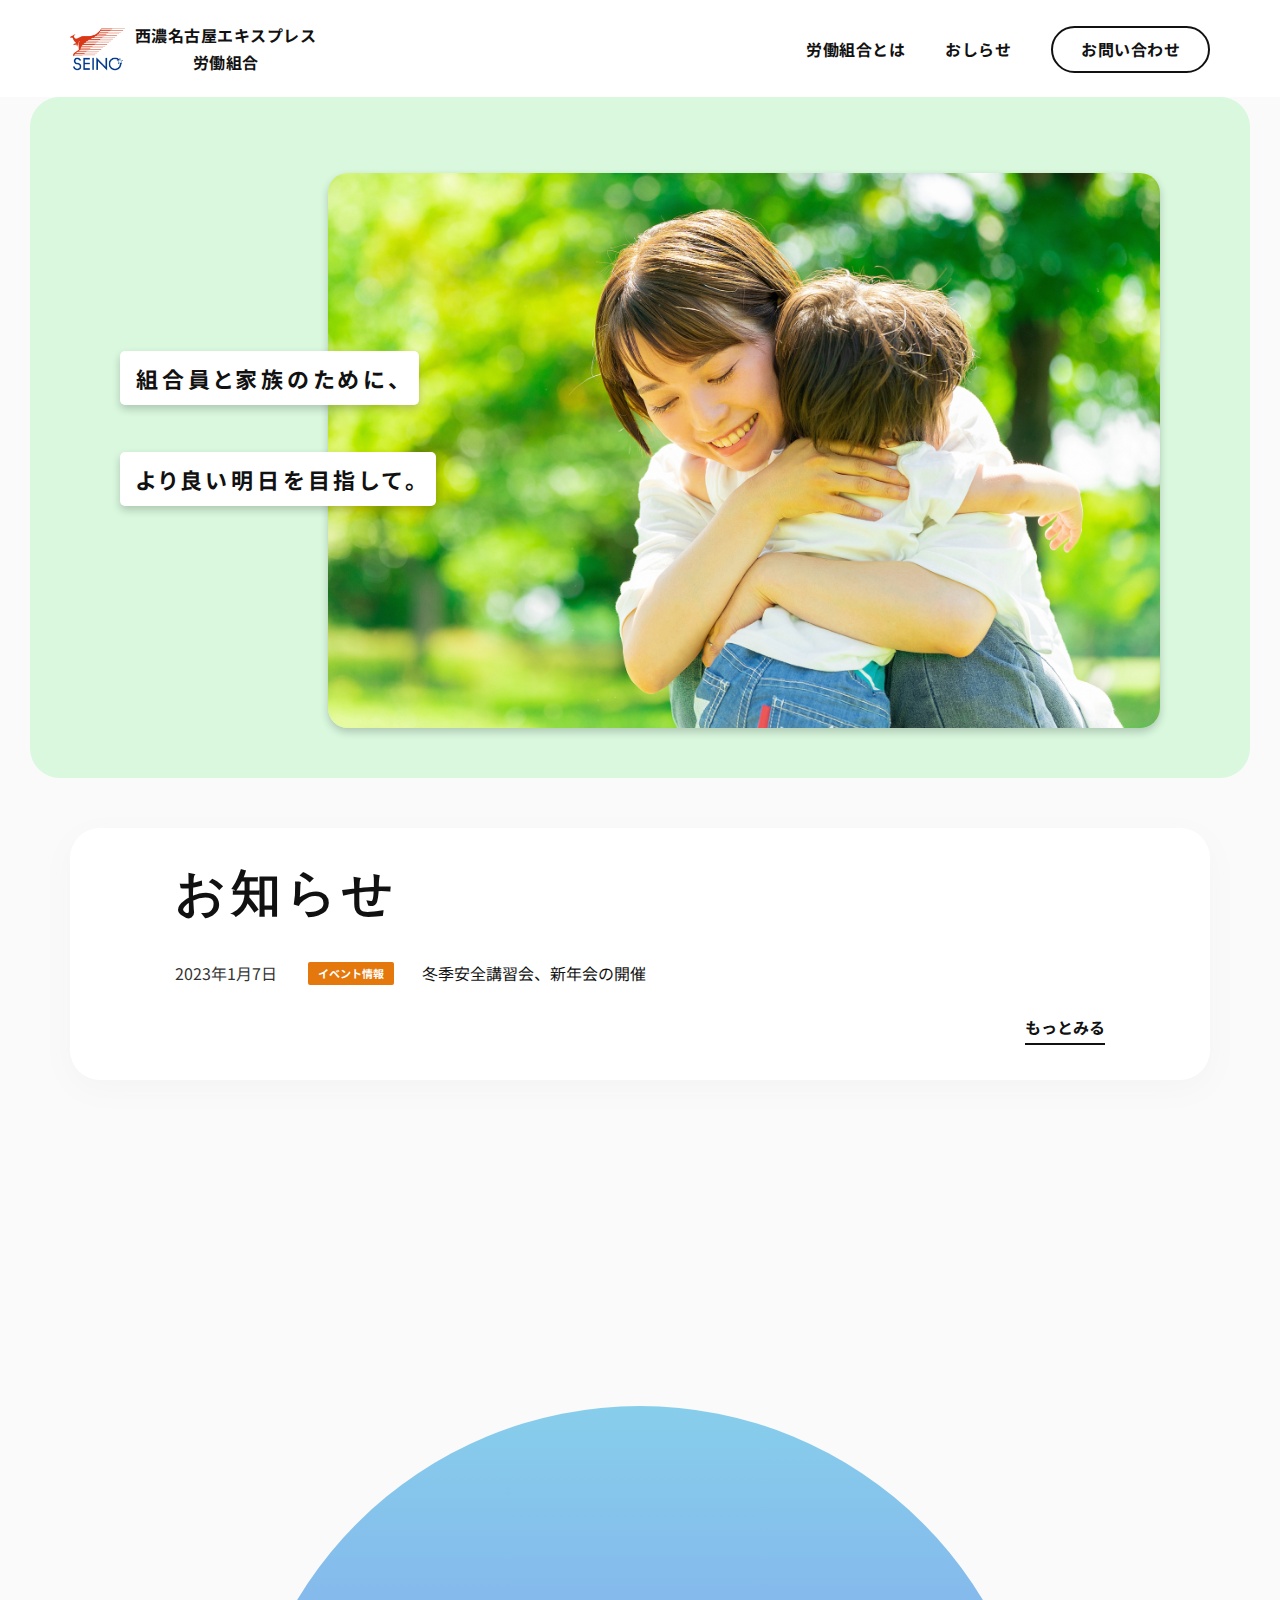
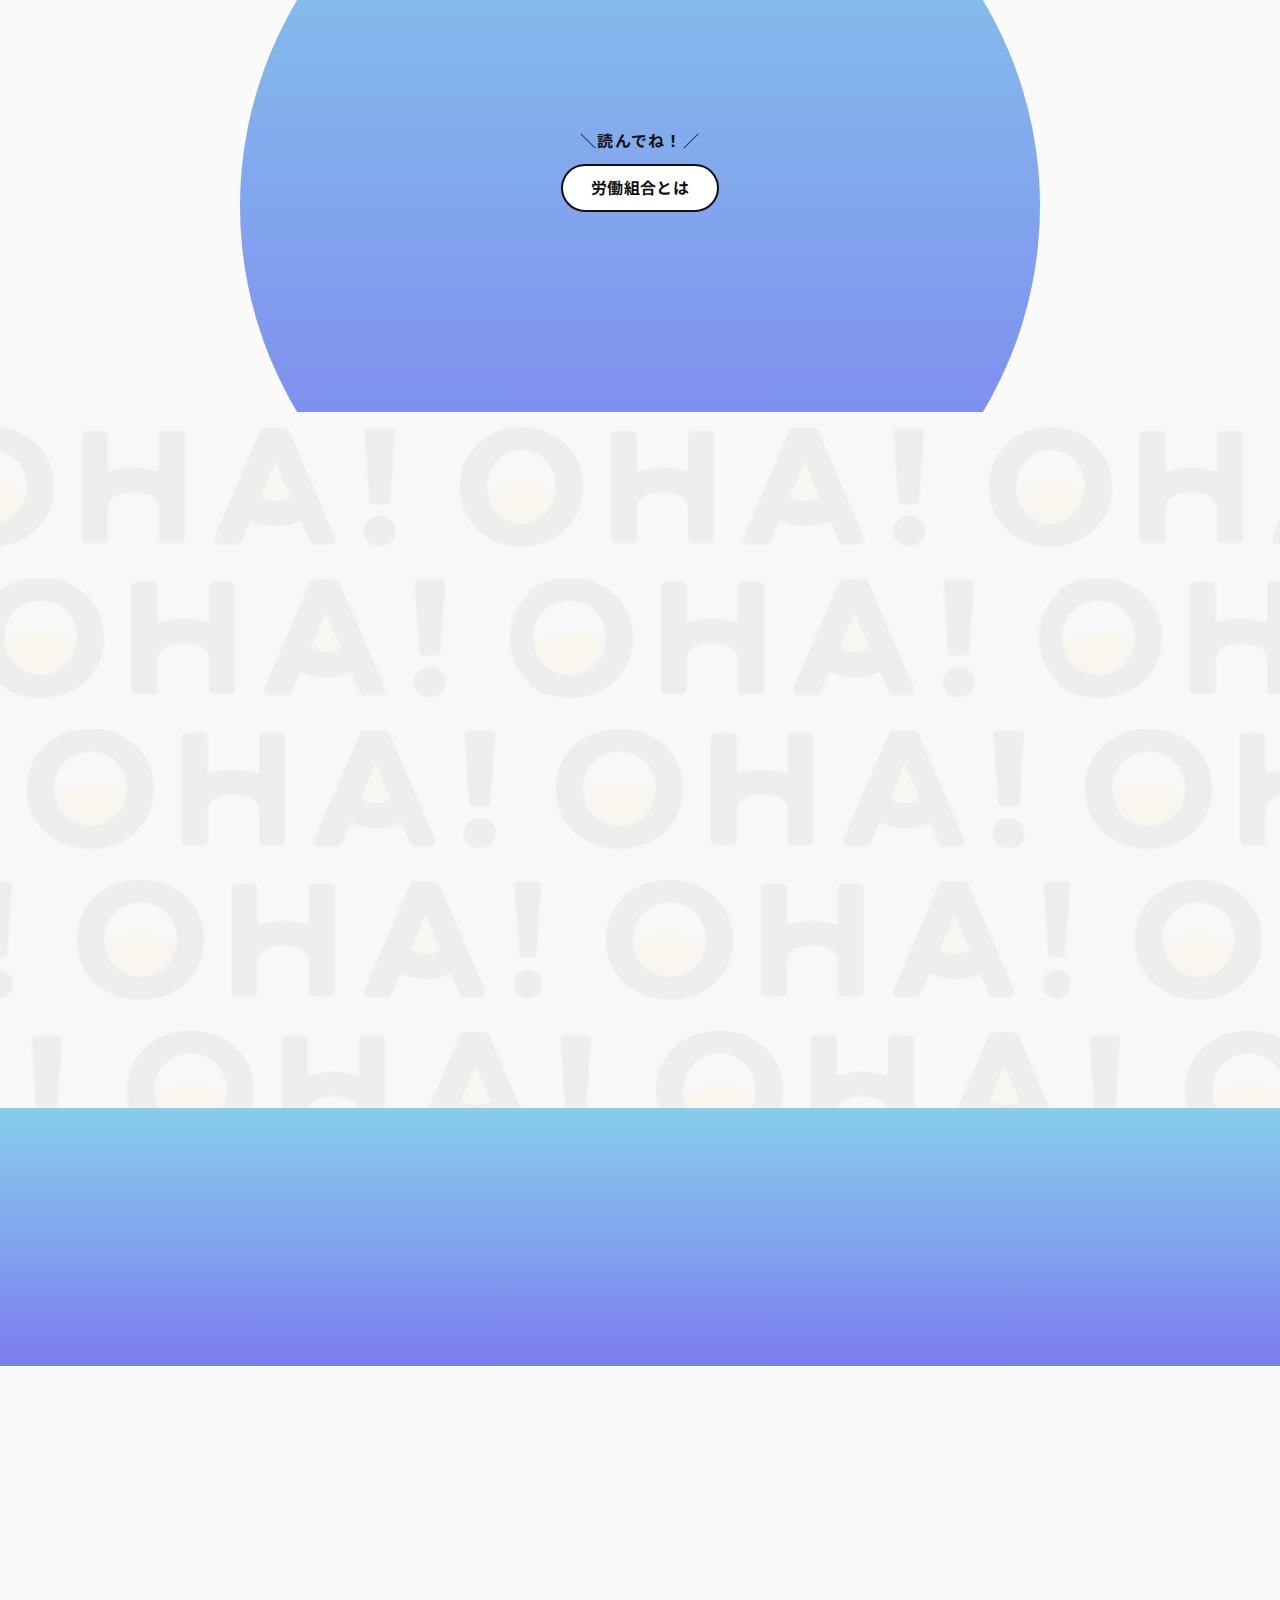
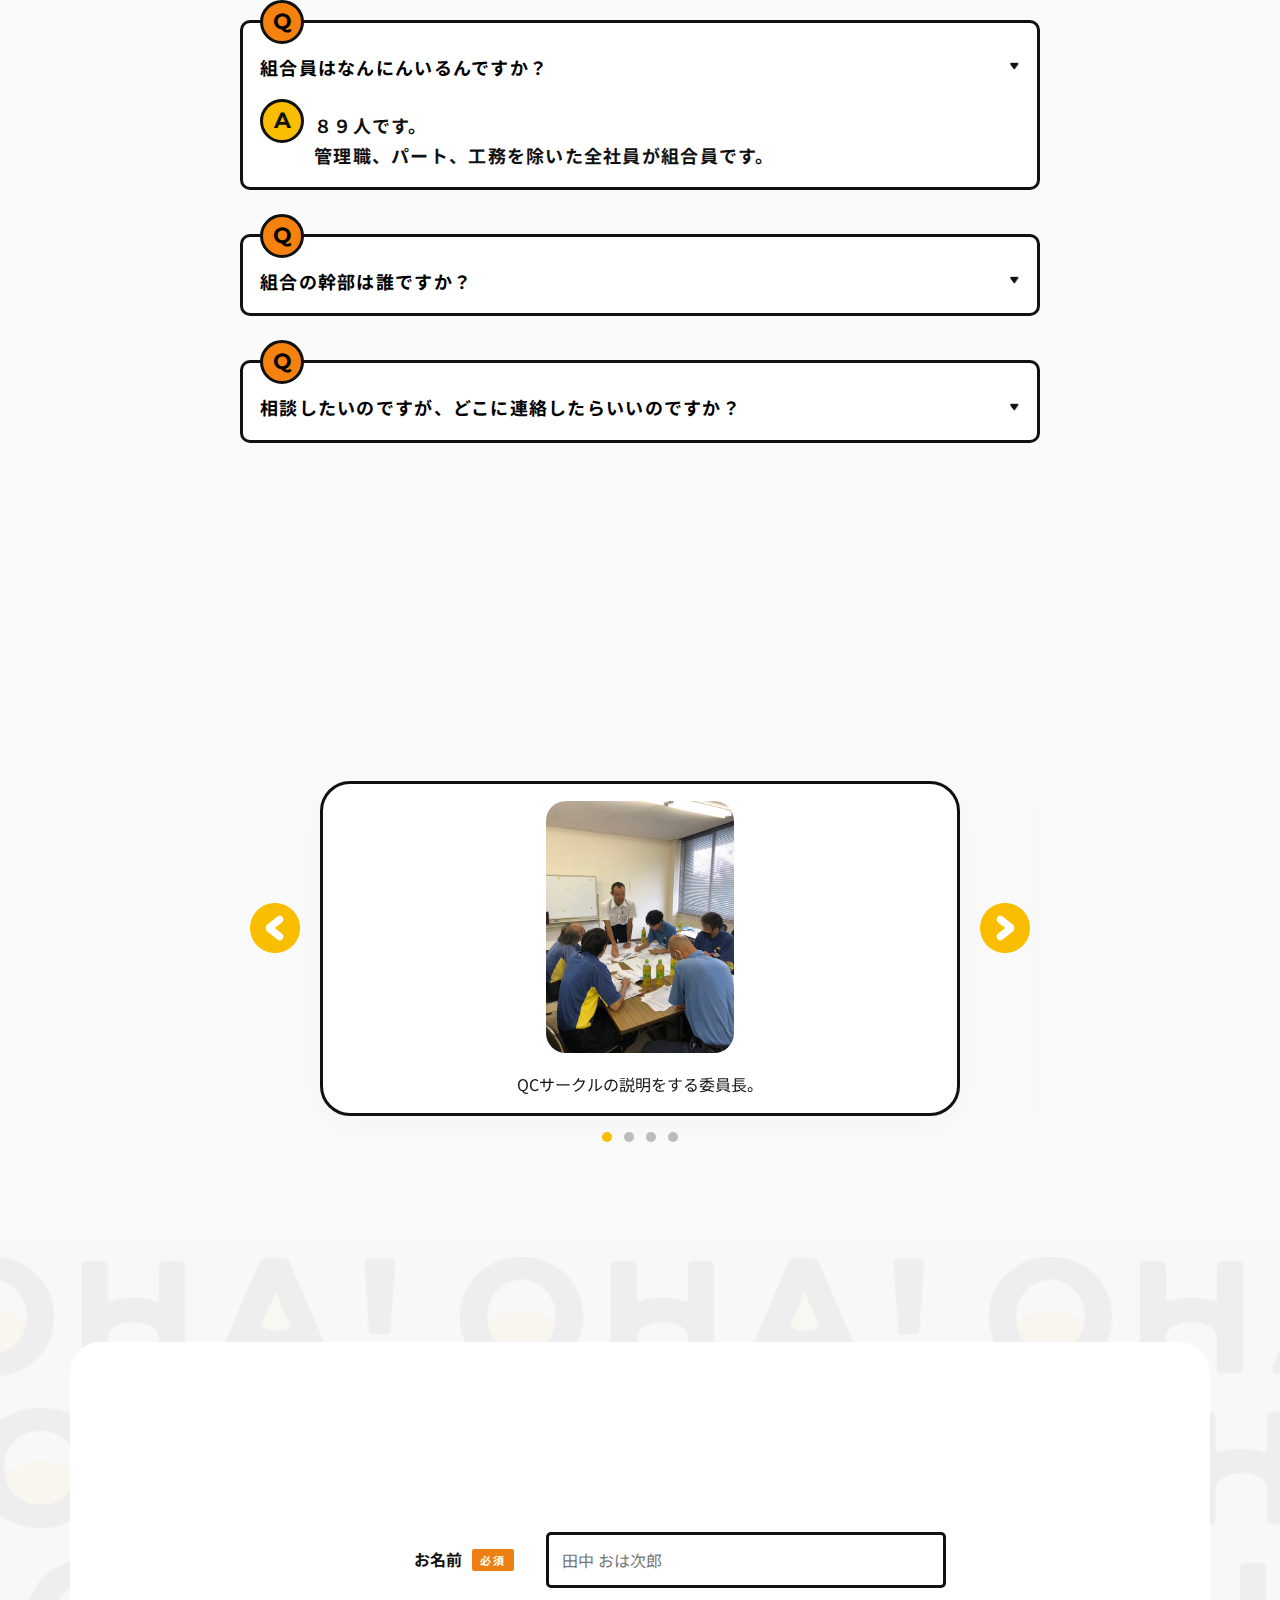
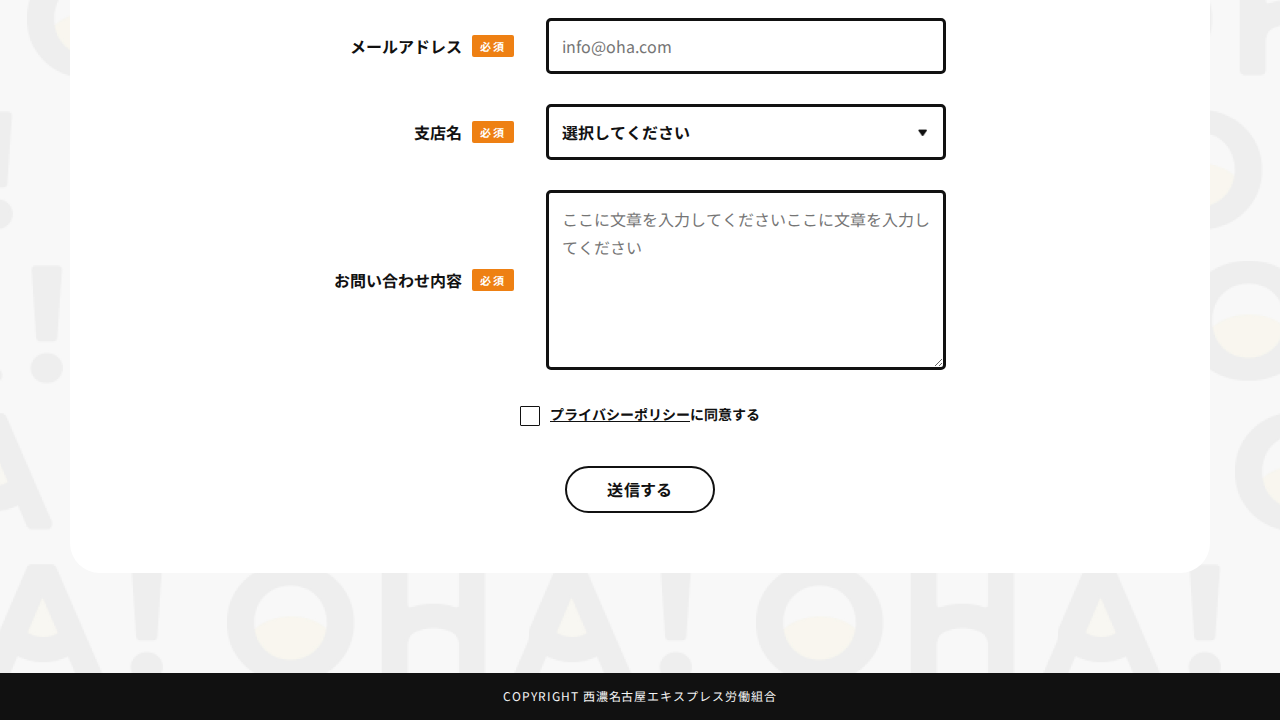
==== index.html @ dbf33feb "union commit" ====
<!DOCTYPE html>
<html lang="ja">
<head>
    <meta charset="UTF-8">
    <meta name="viewport" content="width=device-width, initial-scale=1.0">
    <meta name="robots" content="noindex" />
    <link rel="shortcut icon" href="./img/logo.jpg" type="image/x-icon">
    <title>西濃名古屋エキスプレス労働組合</title>
    <link rel="preconnect" href="https://fonts.googleapis.com">
    <link rel="preconnect" href="https://fonts.gstatic.com" crossorigin>
    <link href="https://fonts.googleapis.com/css2?family=Noto+Sans+JP:wght@400;700&display=swap" rel="stylesheet">
    <link href="https://fonts.googleapis.com/css2?family=Montserrat:wght@400;600;700&display=swap" rel="stylesheet">
    <link rel="stylesheet" href="./css/lib/swiper-bundle.min.css">
    <link rel="stylesheet" href="./css/reset.css">
    <link rel="stylesheet" href="./css/style.css">
</head>
<body>
    <header class="header">
        <div class="header__inner">
            <h1 class="header__logo">
                <a href="#">
                    <span>西濃名古屋エキスプレス<br>労働組合</span>
                </a>
            </h1>
            <nav class="header__nav">
                <a href="#about" class="header__link">労働組合とは</a>
                <a href="#news" class="header__link">おしらせ</a>
                <a href="#contact" class="header__button button">お問い合わせ</a>
            </nav>
            <button id="js-drawer-icon" class="header__open drawer-icon">
                <span class="drawer-icon__bar"></span>
                <span class="drawer-icon__bar"></span>
                <span class="drawer-icon__bar"></span>
            </button>
        </div>
    </header>
    <!-- /.header -->

    <div id="js-drawer-content" class="drawer-content">
        <nav class="drawer-content__menu">
            <a href="#about" class="drawer-content__link">労働組合とは</a>
            <a href="#news" class="drawer-content__link">おしらせ</a>
            <div class="drawer-content__button">
                <a href="#contact" class="button">お問い合わせ</a>
            </div>
        </nav>
    </div>
    <!-- /.drawer-content -->

    <div class="mv">
        <div class="mv__inner">
            <div class="mv__content">
                <div class="mv__content-img js-in-view fade-in">
                    <img  src="./img/mv-img.jpg" alt="">
                </div>
                <div class="mv__contant-text">
                    <p class="mv__lead">
                        <span class="mv__lead1 js-in-view fade-in">組合員と家族のために、</span>
                        <span class="mv__lead2 js-in-view fade-in">より良い明日を目指して。</span>
                    </p>
                    <!-- <p class="mv__description">こちらは<br>組合員専用の<br>ホームページです。</p> -->
                    <!-- <div class="mv__button">
                        <a href="#contact" class="button button--type2">アプリダウンロード</a>
                    </div> -->
                </div> 
            </div>
            <!-- <div class="mv__image"><img src="./img/mv-img.jpg" alt=""></div> -->
        </div>
    </div>
    <!-- /.mv -->
     <section id="news" class="news">
        <div class="news__inner inner">
            <div class="news__card">
                <h2 class="news__title js-in-view fade-in-up">お知らせ</h2>
                <div class="news__lists">
                    <a href="" class="news__list news-link">
                        <div class="news__link__meta">
                            <time class="news__link__data" datetime="2023-1-7">2023年1月7日</time>
                            <div class="news__link__label is-news">イベント情報</div>
                        </div>
                        <h3 class="news__link__title">冬季安全講習会、新年会の開催</h3>
                    </a>
                    <!-- <a href="" class="news__list news-link">
                        <div class="news__link__meta">
                            <time class="news__link__data" datetime="2022-12-10"></time>
                            <div class="news__link__label is-column">コラム</div>
                        </div>
                        <h3 class="news__link__title">あの芸能人にも使っていただいていることが判明しました！もう嬉しすぎて頭が真っ白になってしまいましたが、続きは本文にて！</h3>
                    </a>
                    <a href="" class="news__list news-link">
                        <div class="news__link__meta">
                            <time class="news__link__data " datetime="2022-09-01">2022年9月1日</time>
                            <div class="news__link__label is-event">イベント情報</div>
                        </div>
                        <h3 class="news__link__title">幕張メッセにて体験会を実施します！</h3>
                    </a> -->
                </div>
                <div class="news__link"><a href="">もっとみる</a></div>
            </div>
        </div>
     </section>
     <!-- /.news -->
     <div id="about" class="about">
        <div class="about__inner">
            <div class="about__title js-in-view fade-in-up">
                <div class="heading">
                    <h2 class="heading--en">労働組合とは</h2>
                </div>
            </div>
            <div class="about__content">
                <div class="about__image  js-in-view fade-in-left"><img src="./img/logo.jpg" alt=""></div>
                <p class="about__text"></p>
                <div class="about__pop">＼読んでね！／</div>
                <div class="about__button"><button class="button js-modal-open">労働組合とは</button></div>
            </div>
        </div>
     </div>

     <dialog id="js-about-modal" class="about-modal">
        <div class="about-modal__head">
            <button class="about-modal__close-icon js-modal-close">
                <img src="./img/close-icon.png" alt="モーダルを閉じる">
            </button>
        </div>
        <div class="about-modal__body">
            <div class="modal__title">西濃名古屋エキスプレス<br>労働組合とは</div>
            <p class="modal__text">「会社の労働組合って結局、何をしているの？」と思うことはありませんか？ 労働組合は、実は私たちの職場生活に深く関わっています。では、具体的に何をしているのでしょうか。</p>
            <p class="modal__text">労働組合の主な役割は、働く人々の権利と福祉を守ることです。これには、適切な給与、安全な労働環境、公正な労働条件の確保が含まれます。労働組合は、従業員と雇用主の間の橋渡し役として機能し、より良い労働環境を築く事を目指しています。</p>
            <p>では、実際にはどのような活動をしているのでしょうか？</p>
            <p><span>1.労使懇談会</span>年に4回開催し、会社の経営陣と直接対話します。この懇談会では、給与や労働条件の交渉、各支店が直面する問題や改善策の議論を行い、会社の方針と労働環境の向上を目指します。これは、社内で最も重要な会議の一つです。</p>
            <p><span>2.定期大会、年次大会</span>年に一度開催され、組合の成果を振り返り、今後の目標を設定する場です。ここでは、分会員が一堂に会し、組合の方針や活動計画について議論します。また、組合運営の透明性を確保するために、財務報告や運営報告も行われます。組合員の意見や提案が直接反映されるため、組合の方針決定における民主的なプロセスが実現されます。</p>
            <p><span>3.夏季、冬季安全講習会</span>夏と冬に、労使共催の安全教育プログラムを開催しています。夏季には、特に事故を起こした従業員と新入社員を対象に、安全教育を実施しています。<br>一方、冬季には、外部の専門講師を招き、全社員を対象に安全意識の向上を図っています。</p>
            <p>他にも、各支店の問題点や現状を把握するために、定期的に支店訪問を行っています。さらに、社内フットサルチームを結成し、年に1回開催される西濃運輸労働組合主催の大会にも積極的に参加しています。</p>
        </div>
        <div class="about-modal__close-button">
            <button class="button js-modal-close">閉じる</button>
        </div>
     </dialog>

     <!-- /.about -->
     <section class="movie">
        <div class="movie__inner">
            <div class="heading js-in-view fade-in-up">
                <h2 class="heading--en">MOVIE</h2>
                <div class="heading--ja">動画でわかる労働組合！</div>
            </div>
            <div class="movie__iframe">
                <iframe width="560" height="315" src="https://www.youtube.com/embed/pipGyPknvOw?si=LO0DWLx9_Tufp3Z-" title="YouTube video player" frameborder="0" allow="accelerometer; autoplay; clipboard-write; encrypted-media; gyroscope; picture-in-picture; web-share" allowfullscreen></iframe>
            </div>
        </div>
     </section>
     <!-- /.movie -->
     
     <div class="cta">
        <div class="cta__inner inner">
            <div class="cta__img js-in-view fade-in">
                <img src="./img/logo.jpg" alt="">
            </div>
        </div>
     </div>
     <!-- /.cta -->

     <section class="qa">
        <div class="qa__inner inner">
            <div class="qa__title js-in-view fade-in-up">
                <div class="heading">
                    <div class="heading--en">Q&A</div>
                    <div class="heading--ja">よくあるご質問</div>
                </div>
            </div>
            <div class="qa__boxes">
                <div class="qa__box qa-box js-accordion">
                    <button type="button" class="qa-box__head">
                        <span class="qa-box__head-icon">Q</span>
                        <span class="qa-box__head-text">組合員はなんにんいるんですか？</span>
                    </button>
                    <div class="qa-box__body" style="display: block">
                        <div class="qa-box__a">
                            <span class="qa-box__a-icon">A</span>
                            <span class="qa-box__a-text">８９人です。<br>管理職、パート、工務を除いた全社員が組合員です。</span>
                        </div>
                    </div>
                </div>
                <div class="qa__box qa-box js-accordion">
                    <button type="button" class="qa-box__head">
                        <span class="qa-box__head-icon">Q</span>
                        <span class="qa-box__head-text">組合の幹部は誰ですか？</span>
                    </button>
                    <div class="qa-box__body">
                        <div class="qa-box__a">
                            <span class="qa-box__a-icon">A</span>
                            <span class="qa-box__a-text">組合幹部は委員長、書記長、会計、執行委員の４名で活動しております。<br>委員長：豊橋支店所属<br>田村　巌<br>書記長：知多支店所属<br>冨田　和雅<br>会計：一宮支店所属<br>西脇　徹<br>執行委員：大曽根支店所属<br>河合　浩司</span>
                        </div>
                    </div>
                </div>
                <div class="qa__box qa-box js-accordion">
                    <button type="button" class="qa-box__head">
                        <span class="qa-box__head-icon">Q</span>
                        <span class="qa-box__head-text">相談したいのですが、どこに連絡したらいいのですか？</span>
                    </button>
                    <div class="qa-box__body">
                        <div class="qa-box__a">
                            <span class="qa-box__a-icon">A </span>
                            <span class="qa-box__a-text">お問い合わせフォームより必要事項を記載して相談内容の記入をして送信して頂ければ、後日執行委員から連絡しますので詳しい詳細をお聞かせください。</span>
                        </div>
                    </div>
                </div>
            </div>
        </div>
     </section>
     <!-- /.qa -->

     <section class="gallery">
        <div class="gallery__inner inner">
            <div class="gallery__title js-in-view fade-in-up">
                <div class="heading">
                    <div class="heading--en">GALLERY</div>
                    <div class="heading--ja">ギャラリー</div>
                </div>
            </div>
            <div class="gallery__slider">
                <!-- Slider main container -->
                <div id="js-gallery-swiper" class="swiper gallery__swiper">
                    <!-- Additional required wrapper -->
                    <div class="swiper-wrapper">
                    <!-- Slides -->
                    <div class="swiper-slide gallery__slide">
                        <div class="gallery-card">
                            <div class="gallery-card__image"><img src="./img/令和5年夏季安全講習会ー1.jpg" alt=""></div>
                            <p class="gallery-card__text">QCサークルの説明をする委員長。</p>
                        </div>
                    </div>
                    <div class="swiper-slide gallery__slide">
                        <div class="gallery-card">
                            <div class="gallery-card__image"><img src="./img/令和5年夏季安全講習会ー2.jpg" alt=""></div>
                            <p class="gallery-card__text">真剣に取り組む様子。</p>
                        </div>
                    </div>
                    <div class="swiper-slide gallery__slide">
                        <div class="gallery-card">
                            <div class="gallery-card__image"><img src="./img/令和5年夏季安全講習会ー3.jpg" alt=""></div>
                            <p class="gallery-card__text">カメラ目線の近藤君。</p>
                        </div>
                    </div>
                    <div class="swiper-slide gallery__slide">
                        <div class="gallery-card">
                            <div class="gallery-card__image"><img src="./img/令和5年夏季安全講習会ー4.jpg" alt=""></div>
                            <p class="gallery-card__text">QCサークルの発表の様子。</p>
                        </div>
                    </div>
                    </div>
                    <!-- If we need pagination -->
                    <div id="js-gallery-pagination" class="swiper-pagination gallery__pagination"></div>
                
                    <!-- If we need navigation buttons -->
                    <div id="js-gallery-prev" class="swiper-button-prev gallery__prev"></div>
                    <div id="js-gallery-next" class="swiper-button-next gallery__next"></div>
                </div>
            </div>
        </div>
     </section>
     <!-- /.gallery -->

     <section id="contact" class="contact">
        <div class="contact__inner inner">
            <div class="contact__box">
                <div class="contact__title js-in-view fade-in-up">
                    <div class="heading">
                        <div class="heading--en">CONTACT</div>
                        <div class="heading--ja">お問い合わせ</div>
                    </div>
                </div>
                <form class="contact__form">
                    <div class="contact__fields">
                        <div class="contact__field">
                            <div class="form-field">
                                <div class="form-field__head">
                                    <label for="your-name" class="form-field__label">お名前</label>
                                    <span class="form-field__tag">必須</span>
                                </div>
                                <div class="form-field__item">
                                    <input class="form-text" type="text" name="" id="your-name" placeholder="田中 おは次郎">
                                </div>
                            </div>
                        </div>
                        <div class="contact__field">
                            <div class="form-field">
                                <div class="form-field__head">
                                    <label for="your-email" class="form-field__label">メールアドレス</label>
                                    <span class="form-field__tag">必須</span>
                                </div>
                                <div class="form-field__item">
                                    <input class="form-text" type="email" name="" id="your-email" placeholder="info@oha.com">
                                </div>
                            </div>
                        </div>
                        
                        <div class="contact__field">
                            <div class="form-field">
                                <div class="form-field__head">
                                    <label for="your-age" class="form-field__label">支店名</label>
                                    <span class="form-field__tag ">必須</span>
                                </div>
                                <div class="form-field__item">
                                    <select name="" id="your-age" class="form-select">
                                        <option value="">選択してください</option>
                                        <option value="">静岡</option>
                                        <option value="">沼津</option>
                                        <option value="">富士</option>
                                        <option value="">藤枝</option>
                                        <option value="">浜松</option>
                                        <option value="">豊橋</option>
                                        <option value="">豊川</option>
                                        <option value="">岡崎</option>
                                        <option value="">静岡</option>
                                        <option value="">沼津</option>
                                        <option value="">富士</option>
                                        <option value="">藤枝</option>
                                        <option value="">浜松</option>
                                        <option value="">豊橋</option>
                                        <option value="">豊川</option>
                                        <option value="">岡崎</option>
                                    </select>
                                </div>
                            </div>
                        </div>
                        <div class="contact__field">
                            <div class="form-field">
                                <div class="form-field__head">
                                    <label for="your-message" class="form-field__label">お問い合わせ内容</label>
                                    <span class="form-field__tag">必須</span>
                                </div>
                                <div class="form-field__item">
                                    <textarea name="" id="your-message" class="form-textarea" placeholder="ここに文章を入力してくださいここに文章を入力してください" cols="30" rows="10"></textarea>
                                </div>
                            </div>
                        </div>
                    </div>
                    <div class="contact__privacy">
                        <label class="form-checkbox">
                            <input
                            class="form-checkbox__input"
                            type="checkbox"
                            name=""
                            id=""
                            />
                            <span class="form-checkbox__text"><a href="" target="_blank">プライバシーポリシー</a>に同意する</span>
                        </label>
                    </div>
                    <div class="contact__button">
                        <!-- <input type="submit" value="送信する" class="button"> -->
                        <button type="submit" class="button">送信する</button>
                    </div>
                </form>
            </div>
        </div>
     </section>
     <!-- /.contact -->
     <footer class="footer">
        <div class="footer__inner inner">
            <small class="footer__copyright">
                COPYRIGHT 西濃名古屋エキスプレス労働組合
            </small>
        </div>
     </footer>
     <!-- /.footer -->

     <a href="#" class="pagetop" id="js-pagetop">TOPへ<img src="./img/logo.jpg" alt=""></a>

    <script src="./js/lib/swiper-bundle.js"></script>
    <script src="https://ajax.googleapis.com/ajax/libs/jquery/3.7.1/jquery.min.js"></script>
    <script src="./js/script.js"></script>
</body>
</html>
---- css/style.css ----
body {
  font-size: 16px;
  line-height: 1.7;
  color: #111;
  background: #FAFAFA;
  font-family: "Noto Sans JP", sans-serif;
}

@media screen and (min-width: 768px) {
  .hidden-pc {
    display: none;
  }
}

@media screen and (max-width: 767px) {
  .hidden-sp {
    display: none;
  }
}

.inline-block {
  font: inherit;
  display: inline-block;
}

.inner {
  padding-left: 15px;
  padding-right: 15px;
}
@media screen and (min-width: 768px) {
  .inner {
    padding-left: 30px;
    padding-right: 30px;
    max-width: 1200px;
    margin-left: auto;
    margin-right: auto;
  }
}

.heading {
  text-align: center;
  font-family: "Montserrat", sans-serif;
}

.heading--en {
  font-size: 38px;
  font-weight: 700;
  line-height: 1;
  letter-spacing: 3.8px;
}
@media screen and (min-width: 768px) {
  .heading--en {
    font-size: 50px;
    letter-spacing: 5px;
  }
}

.heading--ja {
  margin-top: 14px;
  font-size: 14px;
  line-height: 1;
  letter-spacing: 1.12px;
}
@media screen and (min-width: 768px) {
  .heading--ja {
    font-size: 16px;
    letter-spacing: 1.28px;
  }
}

.button {
  font-weight: 700;
  letter-spacing: 0.48px;
  padding: 8px 28px;
  border-radius: 60px;
  border: 2px solid currentColor;
  background: #FFF;
  font-size: 16px;
  line-height: 1.7;
  color: #111;
  text-align: center;
  display: inline-block;
  -webkit-transition: background-color 0.3s;
  transition: background-color 0.3s;
}
.button:hover {
  background-color: #FABE00;
}
.button--type2 {
  background-color: #111;
  color: #fff;
  -webkit-transition: background-color 0.3s, color 0.3s;
  transition: background-color 0.3s, color 0.3s;
}
.button--type2:hover {
  background-color: #fff;
  color: #111;
}

.header {
  background: #FFF;
}

.header__inner {
  display: -webkit-box;
  display: -ms-flexbox;
  display: flex;
  -webkit-box-pack: justify;
      -ms-flex-pack: justify;
          justify-content: space-between;
  -webkit-box-align: center;
      -ms-flex-align: center;
          align-items: center;
  padding: 22px 15px;
}
@media screen and (min-width: 768px) {
  .header__inner {
    padding-left: 30px;
    padding-right: 30px;
    max-width: 1200px;
    margin-left: auto;
    margin-right: auto;
    padding-bottom: 21px;
  }
}

.header__logo a span {
  display: block;
  text-align: center;
  border-radius: 10px;
  padding-left: 65px;
  font-size: 16px;
  font-weight: 700;
  letter-spacing: 0.48px;
  background: #fff;
  position: relative;
}
.header__logo a span::before {
  position: absolute;
  content: "";
  height: 55px;
  width: 55px;
  top: 50%;
  -webkit-transform: translateY(-50%);
          transform: translateY(-50%);
  left: 0;
  background: url(../img/logo.jpg) no-repeat center center/contain;
}

.header__nav {
  display: none;
}
@media screen and (min-width: 768px) {
  .header__nav {
    display: -webkit-box;
    display: -ms-flexbox;
    display: flex;
    -webkit-box-align: center;
        -ms-flex-align: center;
            align-items: center;
    gap: 40px;
  }
}

.header__link {
  font-weight: 700;
  letter-spacing: 0.48px;
  -webkit-transition: color 0.3s;
  transition: color 0.3s;
}
.header__link:hover {
  color: #F5810E;
}

.header__button {
  display: block;
  font-weight: 700;
  letter-spacing: 0.48px;
  border-radius: 60px;
  border: 2px solid #111;
  background: #FFF;
  padding: 8px 28px;
  -webkit-transition: background-color 0.3s, color 0.3s;
  transition: background-color 0.3s, color 0.3s;
}
.header__button:hover {
  background-color: #FABE00;
}

.header__open {
  margin-top: 3px;
}
@media screen and (min-width: 768px) {
  .header__open {
    display: none;
  }
}

.drawer-icon {
  width: 36px;
  height: 21px;
  position: relative;
  z-index: 51;
}
.drawer-icon.is-checked .drawer-icon__bar:nth-of-type(1) {
  -webkit-transform: rotate(30deg);
          transform: rotate(30deg);
  top: 10px;
}
.drawer-icon.is-checked .drawer-icon__bar:nth-of-type(2) {
  display: none;
}
.drawer-icon.is-checked .drawer-icon__bar:nth-of-type(3) {
  -webkit-transform: rotate(-30deg);
          transform: rotate(-30deg);
  top: 10px;
}

.drawer-icon__bar {
  position: absolute;
  left: 0;
  width: 36px;
  height: 3px;
  border-radius: 6px;
  background: #111;
  -webkit-transition: top 0.3s linear, -webkit-transform 0.3s linear;
  transition: top 0.3s linear, -webkit-transform 0.3s linear;
  transition: transform 0.3s linear, top 0.3s linear;
  transition: transform 0.3s linear, top 0.3s linear, -webkit-transform 0.3s linear;
}
.drawer-icon__bar:nth-of-type(1) {
  top: 0;
}
.drawer-icon__bar:nth-of-type(2) {
  top: 9px;
}
.drawer-icon__bar:nth-of-type(3) {
  top: 18px;
}

.drawer-content {
  width: 320px;
  height: 100%;
  position: fixed;
  top: 0;
  right: 0;
  background: -webkit-gradient(linear, left top, left bottom, from(skyblue), to(rgb(124, 124, 240)));
  background: linear-gradient(180deg, skyblue 0%, rgb(124, 124, 240) 100%);
  z-index: 50;
  padding: 86px 40px 40px;
  -webkit-transform: translateX(100%);
          transform: translateX(100%);
  -webkit-transition: -webkit-transform 0.3s linear;
  transition: -webkit-transform 0.3s linear;
  transition: transform 0.3s linear;
  transition: transform 0.3s linear, -webkit-transform 0.3s linear;
}
.drawer-content.is-checked {
  -webkit-transform: translateX(0);
          transform: translateX(0);
}

.drawer-content__menu {
  display: -webkit-box;
  display: -ms-flexbox;
  display: flex;
  -webkit-box-orient: vertical;
  -webkit-box-direction: normal;
      -ms-flex-direction: column;
          flex-direction: column;
  -webkit-box-pack: end;
      -ms-flex-pack: end;
          justify-content: flex-end;
}

.drawer-content__link {
  display: block;
  padding-top: 14px;
  padding-bottom: 14px;
  text-align: right;
  font-weight: 700;
  letter-spacing: 0.48px;
}

.drawer-content__button {
  margin-top: 14px;
  text-align: right;
}

.mv {
  border-radius: 20px;
  max-width: calc(100% - 30px);
  margin-left: auto;
  margin-right: auto;
  background-color: #d9f8de;
}
@media screen and (min-width: 768px) {
  .mv {
    border-radius: 30px;
    max-width: calc(100% - 60px);
  }
}

.mv__inner {
  border-radius: 30px;
  padding: 50px 20px 50px;
  position: relative;
}
@media screen and (min-width: 768px) {
  .mv__inner {
    padding-left: 30px;
    padding-right: 30px;
    max-width: 1100px;
    margin-left: auto;
    margin-right: auto;
  }
}

.mv__content {
  display: -webkit-box;
  display: -ms-flexbox;
  display: flex;
  -webkit-box-orient: vertical;
  -webkit-box-direction: reverse;
      -ms-flex-direction: column-reverse;
          flex-direction: column-reverse;
}
@media screen and (min-width: 768px) {
  .mv__content {
    -webkit-box-orient: horizontal;
    -webkit-box-direction: reverse;
        -ms-flex-direction: row-reverse;
            flex-direction: row-reverse;
    position: relative;
  }
}

.mv__content-img {
  margin-top: 26px;
  width: 100%;
}
@media screen and (min-width: 768px) {
  .mv__content-img {
    width: 80%;
    margin-left: auto;
  }
}
.mv__content-img img {
  border-radius: 50%;
  width: 100%;
  -webkit-box-shadow: 0px 4px 8px rgba(0, 0, 0, 0.2);
          box-shadow: 0px 4px 8px rgba(0, 0, 0, 0.2);
}
@media screen and (min-width: 768px) {
  .mv__content-img img {
    border-radius: 20px;
  }
}

.mv__lead1,
.mv__lead2 {
  -webkit-font-feature-settings: "palt" on;
          font-feature-settings: "palt" on;
  font-size: 22px;
  font-weight: 700;
  line-height: 1;
  letter-spacing: 2.2px;
  border-radius: 5px;
  background: #FFF;
  padding: 16px 10px;
  display: block;
  width: -webkit-fit-content;
  width: -moz-fit-content;
  width: fit-content;
  margin-left: auto;
  margin-right: auto;
  -webkit-box-shadow: 0px 4px 8px rgba(0, 0, 0, 0.2);
          box-shadow: 0px 4px 8px rgba(0, 0, 0, 0.2);
}
@media screen and (min-width: 768px) {
  .mv__lead1,
  .mv__lead2 {
    margin-left: 0;
    margin-right: 0;
    letter-spacing: 3.8px;
    padding: 16px 16px;
    position: absolute;
  }
}

@media screen and (min-width: 768px) {
  .mv__lead1 {
    top: 35%;
  }
}

.mv__lead2 {
  margin-top: 26px;
}
@media screen and (min-width: 768px) {
  .mv__lead2 {
    top: 50%;
    margin-top: 14px;
  }
}

.mv__description {
  text-align: center;
  font-weight: 700;
  letter-spacing: 0.48px;
  margin-top: 26px;
}
@media screen and (min-width: 768px) {
  .mv__description {
    text-align: left;
    font-size: 18px;
    letter-spacing: 0.54px;
    margin-top: 20px;
  }
}

.mv__button {
  margin-top: 22px;
  text-align: center;
}
@media screen and (min-width: 768px) {
  .mv__button {
    text-align: left;
    margin-top: 30px;
  }
}
.mv__image {
  position: absolute;
  right: 0;
  bottom: -108px;
  width: 100%;
  text-align: center;
}
@media screen and (min-width: 768px) {
  .mv__image {
    right: 30px;
    text-align: right;
    bottom: -88px;
    width: 54.5454545455%;
  }
}
.mv__image img {
  width: 345px;
}
@media screen and (min-width: 768px) {
  .mv__image img {
    width: 600px;
  }
}

.news {
  padding-top: 60px;
  padding-bottom: 60px;
}
@media screen and (min-width: 768px) {
  .news {
    padding-top: 50px;
    padding-bottom: 50px;
  }
}

.news__card {
  padding: 40px 12px;
  border-radius: 20px;
  background: #FFF;
  -webkit-box-shadow: 0px 9px 30px 0px #F4F4F4;
          box-shadow: 0px 9px 30px 0px #F4F4F4;
}
@media screen and (min-width: 768px) {
  .news__card {
    border-radius: 30px;
    padding-top: 40px;
    padding-bottom: 34px;
    padding-left: 9.2105263158%;
    padding-right: 9.2105263158%;
  }
}

.news__title {
  font-family: "Montserrat", sans-serif;
  font-size: 38px;
  font-weight: 700;
  line-height: 1;
  letter-spacing: 3.8px;
  text-align: center;
}
@media screen and (min-width: 768px) {
  .news__title {
    font-size: 50px;
    letter-spacing: 5px;
    text-align: left;
  }
}

.news__lists {
  margin-top: 28px;
}
@media screen and (min-width: 768px) {
  .news__lists {
    margin-top: 30px;
  }
}

.news-link {
  display: -webkit-box;
  display: -ms-flexbox;
  display: flex;
  -webkit-box-orient: vertical;
  -webkit-box-direction: normal;
      -ms-flex-direction: column;
          flex-direction: column;
  gap: 7px;
  padding-top: 10px;
  padding-bottom: 10px;
  -webkit-transition: background-color 0.3s;
  transition: background-color 0.3s;
}
.news-link:hover {
  background-color: #FFF9E5;
}
@media screen and (min-width: 768px) {
  .news-link {
    -webkit-box-orient: horizontal;
    -webkit-box-direction: normal;
        -ms-flex-direction: row;
            flex-direction: row;
    padding-top: 12px;
    padding-bottom: 12px;
    gap: 0;
  }
}
.news-link:nth-child(n+2) {
  position: relative;
}
.news-link:nth-child(n+2)::before {
  position: absolute;
  content: "";
  width: 100%;
  height: 1px;
  background: #e3e3e3;
  left: 0;
  top: 0;
}

.news__link__meta {
  display: -webkit-box;
  display: -ms-flexbox;
  display: flex;
  -webkit-box-align: center;
      -ms-flex-align: center;
          align-items: center;
  gap: 12px;
}
@media screen and (min-width: 768px) {
  .news__link__meta {
    width: 247px;
    -ms-flex-negative: 0;
        flex-shrink: 0;
    gap: 14px;
  }
}

.news__link__data {
  color: #333;
  white-space: nowrap;
}
@media screen and (min-width: 768px) {
  .news__link__data {
    width: 119px;
  }
}

.news__link__label {
  color: #FFF;
  font-size: 11px;
  font-weight: 700;
  padding: 2px 10px;
  border-radius: 2px;
  min-width: 63px;
  text-align: center;
}
.news__link__label.is-news {
  background: #E4780C;
}
.news__link__label.is-column {
  background: #ECB815;
}
.news__link__label.is-event {
  background: #389B47;
}

.news__link {
  margin-top: 22px;
  text-align: right;
}
@media screen and (min-width: 768px) {
  .news__link {
    margin-top: 20px;
  }
}
.news__link a {
  font-weight: 700;
  line-height: 1;
  display: inline-block;
  border-bottom: 2px solid currentColor;
  padding-bottom: 8px;
  vertical-align: top;
  -webkit-transition: color 0.3s;
  transition: color 0.3s;
}
.news__link a:hover {
  color: #FABE00;
}

.about {
  padding-top: 60px;
  padding-bottom: 60px;
  overflow: hidden;
}
@media screen and (min-width: 768px) {
  .about {
    padding-top: 50px;
    padding-bottom: 100px;
  }
}

.about__inner {
  padding-left: 28px;
  padding-right: 28px;
}
@media screen and (min-width: 768px) {
  .about__inner {
    padding-left: 30px;
    padding-right: 30px;
  }
}

.about__title {
  text-align: center;
}
.about__title img {
  width: 180px;
}
@media screen and (min-width: 768px) {
  .about__title img {
    width: 230px;
  }
}

.about__content {
  margin-top: 150px;
  padding-top: 130px;
  padding-bottom: 105px;
  text-align: center;
  position: relative;
}
@media screen and (min-width: 768px) {
  .about__content {
    margin-top: 176px;
    padding-top: 284px;
    padding-bottom: 100px;
  }
}
.about__content::before {
  position: absolute;
  content: "";
  width: 1100px;
  height: 1100px;
  border-radius: 50%;
  background: -webkit-gradient(linear, left top, left bottom, from(skyblue), to(rgb(124, 124, 240)));
  background: linear-gradient(180deg, skyblue 0%, rgb(124, 124, 240) 100%);
  top: 0;
  left: 50%;
  -webkit-transform: translateX(-50%);
          transform: translateX(-50%);
  z-index: -1;
}
@media screen and (min-width: 768px) {
  .about__content::before {
    width: 800px;
    height: 800px;
  }
}

.about__image {
  position: absolute;
  text-align: center;
  top: -100px;
  left: 0;
  width: 100%;
}
@media screen and (min-width: 768px) {
  .about__image {
    top: -126px;
  }
}
.about__image img {
  width: 200px;
  border-radius: 30px;
}
@media screen and (min-width: 768px) {
  .about__image img {
    width: 330px;
  }
}

.about__text {
  font-weight: 700;
  line-height: 2.3;
}

.about__pop {
  margin-top: 42px;
  font-weight: 700;
  line-height: 1;
  letter-spacing: 1.28px;
}
@media screen and (min-width: 768px) {
  .about__pop {
    margin-top: 42px;
  }
}

.about__button {
  margin-top: 12px;
}
@media screen and (min-width: 768px) {
  .about__button {
    margin-top: 16px;
  }
}
.about-modal {
  position: fixed;
  inset: 0;
  margin: auto;
  max-width: calc(100% - 30px);
  max-height: calc(100% - 40px);
  overflow: auto;
  padding: 16px 15px 64px;
  border-radius: 20px;
  background: #FFF;
  border: none;
  z-index: 60;
  overscroll-behavior-y: none;
}
@media screen and (min-width: 768px) {
  .about-modal {
    width: 1170px;
    padding: 49px 70px 75px;
  }
}
.about-modal::-ms-backdrop {
  opacity: 0.2;
  background: #000;
}
.about-modal::backdrop {
  opacity: 0.2;
  background: #000;
}

.about-modal__head {
  display: -webkit-box;
  display: -ms-flexbox;
  display: flex;
  -webkit-box-pack: end;
      -ms-flex-pack: end;
          justify-content: flex-end;
  position: sticky;
  top: 0;
}

.about-modal__close-icon img {
  width: 37px;
  height: 37px;
}

.about-modal__body {
  margin-top: 12px;
}
.about-modal__body .modal__title {
  font-size: 20px;
  font-weight: 700;
  text-align: center;
}
@media screen and (min-width: 768px) {
  .about-modal__body {
    margin-top: 43px;
  }
}
.about-modal__body p {
  font-size: 16px;
  letter-spacing: 0.48px;
}
@media screen and (min-width: 768px) {
  .about-modal__body p {
    font-size: 16px;
  }
}
.about-modal__body p:nth-child(n+2) {
  margin-top: 24px;
}
.about-modal__body p span {
  font-weight: 700;
  font-size: 18px;
  margin-bottom: 8px;
  display: block;
}

.about-modal__close-button {
  text-align: center;
  margin-top: 30px;
}
.about-modal__close-button button {
  padding-left: 48.5px;
  padding-right: 48.5px;
}

.movie {
  padding-top: 60px;
  padding-bottom: 60px;
  background: url(../img/section-bg.jpg) repeat top left/529px auto;
}
@media screen and (min-width: 768px) {
  .movie {
    padding-top: 100px;
    padding-bottom: 100px;
  }
}

.movie__inner {
  padding-left: 15px;
  padding-right: 15px;
}
@media screen and (min-width: 768px) {
  .movie__inner {
    padding-left: 30px;
    padding-right: 30px;
  }
}

.movie__iframe {
  margin-top: 32px;
  text-align: center;
}
@media screen and (min-width: 768px) {
  .movie__iframe {
    margin-top: 56px;
  }
}
.movie__iframe iframe {
  width: 345px;
  max-width: 100%;
  height: auto;
  aspect-ratio: 345/194;
  vertical-align: top;
}
@media screen and (min-width: 768px) {
  .movie__iframe iframe {
    width: 640px;
    aspect-ratio: 640/360;
  }
}

.how-to-use {
  padding-top: 60px;
  padding-bottom: 60px;
}
@media screen and (min-width: 768px) {
  .how-to-use {
    padding-top: 100px;
    padding-bottom: 100px;
  }
}

.how-to-use__boxes {
  margin-top: 104px;
  display: -webkit-box;
  display: -ms-flexbox;
  display: flex;
  -webkit-box-orient: vertical;
  -webkit-box-direction: normal;
      -ms-flex-direction: column;
          flex-direction: column;
  gap: 112px;
}
@media screen and (min-width: 768px) {
  .how-to-use__boxes {
    margin-top: 89px;
    gap: 75px;
  }
}

.how-to-use__box {
  border-radius: 30px;
  background: #FFFBF0;
  padding: 54px 40px 48px;
}
@media screen and (min-width: 768px) {
  .how-to-use__box {
    padding: 44px 10px 56px;
    border-radius: 40px;
  }
}

.how-to-use__box-title {
  text-align: center;
  font-size: 18px;
  font-weight: 700;
  letter-spacing: 1.8px;
  position: relative;
}
@media screen and (min-width: 768px) {
  .how-to-use__box-title {
    font-size: 22px;
    letter-spacing: 2.2px;
    padding-right: 95px;
    width: -webkit-fit-content;
    width: -moz-fit-content;
    width: fit-content;
    margin-left: auto;
    margin-right: auto;
  }
  .is-type2 .how-to-use__box-title {
    padding-left: 95px;
    padding-right: 0;
  }
}
.how-to-use__box-title img {
  width: 85px;
  position: absolute;
  right: 50%;
  -webkit-transform: translateX(50%);
          transform: translateX(50%);
  bottom: calc(100% + 16px);
}
@media screen and (min-width: 768px) {
  .how-to-use__box-title img {
    right: 0;
    -webkit-transform: translateX(0);
            transform: translateX(0);
    bottom: 0;
  }
  .is-type2 .how-to-use__box-title img {
    right: auto;
    left: 0;
  }
}

.how-to-use__steps {
  max-width: 948px;
  margin-left: auto;
  margin-right: auto;
  margin-top: 20px;
  display: -webkit-box;
  display: -ms-flexbox;
  display: flex;
  -webkit-box-orient: vertical;
  -webkit-box-direction: normal;
      -ms-flex-direction: column;
          flex-direction: column;
  gap: 20px;
}
@media screen and (min-width: 768px) {
  .how-to-use__steps {
    margin-top: 40px;
    -webkit-box-orient: horizontal;
    -webkit-box-direction: normal;
        -ms-flex-direction: row;
            flex-direction: row;
    gap: 24px;
  }
}

@media screen and (min-width: 768px) {
  .how-to-use__step {
    -webkit-box-flex: 1;
        -ms-flex: 1;
            flex: 1;
  }
}

.step-box {
  padding-top: 45px;
  position: relative;
}

.step-box__head {
  display: -webkit-box;
  display: -ms-flexbox;
  display: flex;
  -webkit-box-orient: vertical;
  -webkit-box-direction: normal;
      -ms-flex-direction: column;
          flex-direction: column;
  -webkit-box-align: center;
      -ms-flex-align: center;
          align-items: center;
  -webkit-box-pack: center;
      -ms-flex-pack: center;
          justify-content: center;
  width: 90px;
  height: 90px;
  border-radius: 50%;
  border: 3px solid #111;
  background: #F5810E;
  position: absolute;
  top: 0;
  left: 50%;
  -webkit-transform: translateX(-50%);
          transform: translateX(-50%);
}
.is-type2 .step-box__head {
  background: #FABE00;
}

.step-box__head-text {
  font-family: "Montserrat", sans-serif;
  font-size: 13px;
  font-weight: 700;
  line-height: 1;
  letter-spacing: 1.3px;
}

.step-box__head-number {
  margin-top: 3px;
  color: #FFF;
  font-family: "Montserrat", sans-serif;
  font-size: 34px;
  font-weight: 700;
  line-height: 1;
  letter-spacing: 3.4px;
}

.step-box__body {
  border-radius: 30px;
  border: 3px solid #111;
  background: #FFF;
  overflow: hidden;
  padding: 47px 10px 23px;
  text-align: center;
}

.step-box__image img {
  width: 160px;
}
@media screen and (min-width: 768px) {
  .step-box__image img {
    width: 200px;
  }
}

.step-box__text {
  font-weight: 700;
  letter-spacing: 0.48px;
  margin-top: 10px;
}

.merit {
  padding-top: 60px;
  padding-bottom: 60px;
}
@media screen and (min-width: 768px) {
  .merit {
    padding-top: 100px;
    padding-bottom: 98px;
  }
}

.merit__boxes {
  margin-top: 30px;
  display: -webkit-box;
  display: -ms-flexbox;
  display: flex;
  -webkit-box-orient: vertical;
  -webkit-box-direction: normal;
      -ms-flex-direction: column;
          flex-direction: column;
  gap: 30px;
}
@media screen and (min-width: 768px) {
  .merit__boxes {
    margin-top: 60px;
    gap: 40px;
  }
}

.merit-box {
  border-radius: 20px;
  background: #FFF;
  overflow: hidden;
  padding: 10px 20px 24px;
}
@media screen and (min-width: 768px) {
  .merit-box {
    padding: 20px 18px;
  }
}

@media screen and (min-width: 768px) {
  .merit-box__content {
    display: -webkit-box;
    display: -ms-flexbox;
    display: flex;
    -webkit-box-align: center;
        -ms-flex-align: center;
            align-items: center;
    gap: 50px;
    -webkit-box-orient: horizontal;
    -webkit-box-direction: reverse;
        -ms-flex-direction: row-reverse;
            flex-direction: row-reverse;
    max-width: 920px;
    margin-left: auto;
    margin-right: auto;
  }
  .is-reverse .merit-box__content {
    -webkit-box-orient: horizontal;
    -webkit-box-direction: normal;
        -ms-flex-direction: row;
            flex-direction: row;
  }
}

.merit-box__image {
  text-align: center;
}
@media screen and (min-width: 768px) {
  .merit-box__image {
    width: 38.0434782609%;
  }
}
.merit-box__image img {
  width: 200px;
}
@media screen and (min-width: 768px) {
  .merit-box__image img {
    width: 350px;
  }
}

.merit-box__body {
  margin-top: 18px;
}
@media screen and (min-width: 768px) {
  .merit-box__body {
    width: 56.5217391304%;
    margin-top: 0;
  }
}

.merit-box__head {
  display: -webkit-box;
  display: -ms-flexbox;
  display: flex;
  gap: 14px;
  -webkit-box-align: center;
      -ms-flex-align: center;
          align-items: center;
}
@media screen and (min-width: 768px) {
  .merit-box__head {
    gap: 28px;
  }
}

.merit-box__number {
  color: #FABE00;
  font-family: "Montserrat", sans-serif;
  font-size: 70px;
  font-weight: 600;
  line-height: 1;
}
@media screen and (min-width: 768px) {
  .merit-box__number {
    font-size: 110px;
  }
}

.merit-box__title {
  font-family: "Montserrat", sans-serif;
  font-size: 16px;
  font-weight: 700;
  letter-spacing: 1.6px;
}
@media screen and (min-width: 768px) {
  .merit-box__title {
    font-size: 20px;
    letter-spacing: 2px;
  }
}

.merit-box__text {
  margin-top: 10px;
  font-size: 14px;
  line-height: 2;
}
@media screen and (min-width: 768px) {
  .merit-box__text {
    margin-top: 16px;
    font-size: 15px;
  }
}

.cta {
  padding-top: 100px;
  padding-bottom: 100px;
  background: -webkit-gradient(linear, left top, left bottom, from(skyblue), to(rgb(124, 124, 240)));
  background: linear-gradient(180deg, skyblue 0%, rgb(124, 124, 240) 100%);
}
@media screen and (min-width: 768px) {
  .cta {
    padding-top: 60px;
    padding-bottom: 60px;
  }
}

.cta__inner {
  text-align: center;
}

.cta__img img {
  border-radius: 20px;
  width: 180px;
}

.cta__text {
  font-weight: 700;
  line-height: 2;
  letter-spacing: 0.48px;
}
@media screen and (min-width: 768px) {
  .cta__text {
    font-size: 18px;
    letter-spacing: 0.54px;
  }
}

.cta__button {
  margin-top: 16px;
}
.compare {
  padding-top: 60px;
  padding-bottom: 60px;
  background: #FFF;
}
@media screen and (min-width: 768px) {
  .compare {
    padding-top: 100px;
    padding-bottom: 100px;
  }
}

.compare__title {
  font-size: 20px;
  font-weight: 700;
  line-height: 1;
  text-align: center;
}
@media screen and (min-width: 768px) {
  .compare__title {
    font-size: 24px;
  }
}

.compare__content {
  margin-top: 40px;
  overflow-x: auto;
  padding-bottom: 26px;
}
@media screen and (min-width: 768px) {
  .compare__content {
    margin-top: 60px;
    overflow: visible;
    padding-bottom: 0;
  }
}

.compare__table {
  width: 620px;
  margin-left: auto;
  margin-right: auto;
  table-layout: fixed;
  border-collapse: collapse;
}
@media screen and (min-width: 768px) {
  .compare__table {
    max-width: 1000px;
    width: 100%;
  }
}
.compare__table th,
.compare__table td {
  text-align: center;
  font-weight: 700;
  height: 60px;
  vertical-align: middle;
}
@media screen and (min-width: 768px) {
  .compare__table th,
  .compare__table td {
    height: 100px;
  }
}
.compare__table th:nth-child(1),
.compare__table td:nth-child(1) {
  width: 130px;
}
@media screen and (min-width: 768px) {
  .compare__table th:nth-child(1),
  .compare__table td:nth-child(1) {
    width: auto;
  }
}
.compare__table th:nth-child(2),
.compare__table td:nth-child(2) {
  width: 90px;
  background: #FFF9E5;
  font-size: 16px;
  letter-spacing: 0.48px;
}
@media screen and (min-width: 768px) {
  .compare__table th:nth-child(2),
  .compare__table td:nth-child(2) {
    width: auto;
    font-size: 25px;
    letter-spacing: 0.75px;
  }
}
.compare__table th:nth-child(2) img,
.compare__table td:nth-child(2) img {
  width: 70px;
}
@media screen and (min-width: 768px) {
  .compare__table th:nth-child(2) img,
  .compare__table td:nth-child(2) img {
    width: 123px;
  }
}
.compare__table th {
  letter-spacing: 0.48px;
}
@media screen and (min-width: 768px) {
  .compare__table th {
    font-size: 20px;
    letter-spacing: 0.6px;
  }
}
.compare__table td {
  font-size: 14px;
  letter-spacing: 0.42px;
}
@media screen and (min-width: 768px) {
  .compare__table td {
    font-size: 16px;
    letter-spacing: 0.48px;
  }
}
.compare__table thead {
  letter-spacing: 1.6px;
}
@media screen and (min-width: 768px) {
  .compare__table thead {
    letter-spacing: 2px;
  }
}
.compare__table tbody tr {
  border-top: 1.5px solid #000;
}
@media screen and (min-width: 768px) {
  .compare__table tbody tr {
    border-top: 3px solid #000;
  }
}
.compare__table tbody th,
.compare__table tbody tb {
  height: 58.5px;
}
@media screen and (min-width: 768px) {
  .compare__table tbody th,
  .compare__table tbody tb {
    height: 100px;
  }
}

.compare__attention {
  margin-top: 11px;
  color: #686868;
  font-size: 14px;
  font-weight: 700;
  line-height: 1;
  text-align: center;
}
@media screen and (min-width: 768px) {
  .compare__attention {
    display: none;
  }
}

.qa {
  padding-top: 60px;
  padding-bottom: 60px;
}
@media screen and (min-width: 768px) {
  .qa {
    padding-top: 100px;
    padding-bottom: 105px;
  }
}

@media screen and (min-width: 768px) {
  .qa__inner {
    padding-left: 30px;
    padding-right: 30px;
    max-width: 860px;
  }
}

.qa__boxes {
  margin-top: 52px;
  display: -webkit-box;
  display: -ms-flexbox;
  display: flex;
  -webkit-box-orient: vertical;
  -webkit-box-direction: normal;
      -ms-flex-direction: column;
          flex-direction: column;
  gap: 44px;
}
@media screen and (min-width: 768px) {
  .qa__boxes {
    margin-top: 74px;
  }
}

.qa-box {
  border-radius: 10px;
  border: 3px solid #111;
  background: #FFF;
}
.qa-box.is-open .qa-box__head::after {
  -webkit-transform: rotate(0deg);
          transform: rotate(0deg);
}

.qa-box__head {
  padding: 29px 37px 17px 12px;
  position: relative;
  display: block;
  width: 100%;
}
@media screen and (min-width: 768px) {
  .qa-box__head {
    padding: 29px 77px 17px 17px;
  }
}
.qa-box__head::after {
  content: "";
  position: absolute;
  width: 9.26px;
  height: 6.834px;
  right: 14px;
  top: 50%;
  -webkit-transform: translateY(-50%);
          transform: translateY(-50%);
  background: url(../img/qa-arrow.png) no-repeat center center/contain;
  -webkit-transform: rotate(180deg);
          transform: rotate(180deg);
  margin-top: 3px;
}
@media screen and (min-width: 768px) {
  .qa-box__head::after {
    right: 18px;
    margin-top: 2px;
  }
}

.qa-box__head-icon {
  display: grid;
  place-items: center;
  font-family: "Montserrat", sans-serif;
  font-size: 22px;
  font-weight: 700;
  line-height: 100%;
  width: 44px;
  height: 44px;
  border-radius: 50%;
  border: 3px solid #111;
  background: #F5810E;
  position: absolute;
  top: -23px;
  left: 12px;
}
@media screen and (min-width: 768px) {
  .qa-box__head-icon {
    left: 17px;
  }
}

.qa-box__head-text {
  display: block;
  font-size: 18px;
  font-weight: 700;
  letter-spacing: 1.12px;
  text-align: left;
}
@media screen and (min-width: 768px) {
  .qa-box__head-text {
    font-size: 18px;
    line-height: 168.75%;
    letter-spacing: 1.28px;
  }
}

.qa-box__body {
  padding: 15px 13px 12px 12px;
  -webkit-transition: display 1s;
  transition: display 1s;
  display: none;
}
@media screen and (min-width: 768px) {
  .qa-box__body {
    padding: 0 33px 17px 17px;
  }
}

.qa-box__a {
  display: -webkit-box;
  display: -ms-flexbox;
  display: flex;
  -webkit-box-orient: horizontal;
  -webkit-box-direction: normal;
      -ms-flex-direction: row;
          flex-direction: row;
  gap: 8px;
}
@media screen and (min-width: 768px) {
  .qa-box__a {
    gap: 10px;
  }
}

.qa-box__a-icon {
  display: grid;
  place-items: center;
  font-family: "Montserrat", sans-serif;
  font-size: 22px;
  font-weight: 700;
  line-height: 100%;
  width: 44px;
  height: 44px;
  border-radius: 50%;
  border: 3px solid #111;
  background: #FABE00;
  -ms-flex-negative: 0;
      flex-shrink: 0;
}

.qa-box__a-text {
  display: block;
  font-size: 18px;
  font-weight: 700;
  letter-spacing: 1.12px;
  -webkit-box-flex: 1;
      -ms-flex-positive: 1;
          flex-grow: 1;
  padding-top: 11px;
}
@media screen and (min-width: 768px) {
  .qa-box__a-text {
    font-size: 18px;
    line-height: 168.75%;
    letter-spacing: 1.28px;
  }
}

.gallery {
  padding-top: 60px;
  padding-bottom: 60px;
}
@media screen and (min-width: 768px) {
  .gallery {
    padding-top: 93px;
    padding-bottom: 100px;
  }
}

.gallery__inner {
  max-width: 860px;
}

.gallery__slider {
  margin-top: 30px;
}
@media screen and (min-width: 768px) {
  .gallery__slider {
    margin-top: 60px;
  }
}

.gallery__swiper {
  padding-bottom: 26px;
  padding-right: 5px;
  padding-left: 5px;
  margin-right: -5px;
  margin-left: -5px;
}
@media screen and (min-width: 768px) {
  .gallery__swiper {
    padding-right: 80px;
    padding-left: 80px;
    margin-right: 0;
    margin-left: 0;
  }
}

.gallery__pagination {
  display: -webkit-box;
  display: -ms-flexbox;
  display: flex;
  -webkit-box-pack: center;
      -ms-flex-pack: center;
          justify-content: center;
  gap: 12px;
  bottom: 0 !important;
}
.gallery__pagination .swiper-pagination-bullet {
  width: 10px;
  height: 10px;
  margin-left: 0 !important;
  margin-right: 0 !important;
  background: #BCBCBC;
  opacity: 1;
}
.gallery__pagination .swiper-pagination-bullet.swiper-pagination-bullet-active {
  background: #FABE00;
}

.gallery__prev,
.gallery__next {
  width: 40px;
  height: 40px;
  margin-top: -38px;
}
@media screen and (min-width: 768px) {
  .gallery__prev,
  .gallery__next {
    width: 50px;
    height: 50px;
    margin-top: -58px;
  }
}
.gallery__prev::after,
.gallery__next::after {
  display: none;
}

.gallery__prev {
  left: 0;
  background: url(../img/prev-icon.png) no-repeat center center/contain;
}
@media screen and (min-width: 768px) {
  .gallery__prev {
    left: 10px;
  }
}

.gallery__next {
  right: 0;
  background: url(../img/next-icon.png) no-repeat center center/contain;
}
@media screen and (min-width: 768px) {
  .gallery__next {
    right: 10px;
  }
}

.gallery-card {
  border-radius: 20px;
  border: 3px solid #111;
  background: #FFF;
  -webkit-box-shadow: 0px 9px 30px 0px #F4F4F4;
          box-shadow: 0px 9px 30px 0px #F4F4F4;
  overflow: hidden;
  padding: 12px 12px 9px;
}
@media screen and (min-width: 768px) {
  .gallery-card {
    border-radius: 30px;
    padding: 17px 17px 15px;
  }
}

.gallery-card__image {
  text-align: center;
}
.gallery-card__image img {
  height: 252px;
  border-radius: 10px;
}
@media screen and (min-width: 768px) {
  .gallery-card__image img {
    border-radius: 20px;
  }
}

.gallery-card__text {
  text-align: center;
  font-size: 14px;
  margin-top: 11px;
}
@media screen and (min-width: 768px) {
  .gallery-card__text {
    font-size: 16px;
    margin-top: 18px;
  }
}

.contact {
  padding-top: 60px;
  padding-bottom: 60px;
  background: url(../img/section-bg.jpg) repeat top left/529px auto;
}
@media screen and (min-width: 768px) {
  .contact {
    padding-top: 100px;
    padding-bottom: 100px;
  }
}

.contact__box {
  border-radius: 30px;
  background: #FFF;
  padding: 60px 20px;
}
@media screen and (min-width: 768px) {
  .contact__box {
    padding-left: 30px;
    padding-right: 30px;
  }
}

.contact__form {
  margin-top: 30px;
}
@media screen and (min-width: 768px) {
  .contact__form {
    margin-top: 50px;
    max-width: 612px;
    margin-left: auto;
    margin-right: auto;
  }
}

.contact__fields {
  display: -webkit-box;
  display: -ms-flexbox;
  display: flex;
  -webkit-box-orient: vertical;
  -webkit-box-direction: normal;
      -ms-flex-direction: column;
          flex-direction: column;
  gap: 30px;
}

.contact__privacy {
  margin-top: 30px;
  text-align: center;
}

.contact__button {
  margin-top: 28px;
  text-align: center;
}
.contact__button button {
  padding-left: 40px;
  padding-right: 40px;
}
@media screen and (min-width: 768px) {
  .contact__button {
    margin-top: 38px;
  }
}

@media screen and (min-width: 768px) {
  .form-field {
    display: -webkit-box;
    display: -ms-flexbox;
    display: flex;
    gap: 32px;
  }
}

.form-field__head {
  display: -webkit-box;
  display: -ms-flexbox;
  display: flex;
  -webkit-box-align: center;
      -ms-flex-align: center;
          align-items: center;
  gap: 10px;
}
@media screen and (min-width: 768px) {
  .form-field__head {
    width: 180px;
    -ms-flex-negative: 0;
        flex-shrink: 0;
    -webkit-box-pack: end;
        -ms-flex-pack: end;
            justify-content: flex-end;
  }
}

.form-field__label {
  font-weight: 700;
  line-height: 1.4375;
}

.form-field__tag {
  display: inline-block;
  padding: 6px 9px 5px;
  color: #FFF;
  font-size: 11px;
  font-weight: 700;
  line-height: 1;
  letter-spacing: 1.98px;
  border-radius: 2px;
  background: #EE8013;
}
@media screen and (min-width: 768px) {
  .form-field__tag {
    padding: 6px 8px 5px 8px;
  }
}
.form-field__tag.is-option {
  background: #43B549;
}

.form-field__item {
  margin-top: 15px;
}
@media screen and (min-width: 768px) {
  .form-field__item {
    margin-top: 0;
  }
}
@media screen and (min-width: 768px) {
  .form-field__item {
    -webkit-box-flex: 1;
        -ms-flex-positive: 1;
            flex-grow: 1;
  }
}
.form-text {
  width: 100%;
  border-radius: 5px;
  border: 3px solid #111;
  background: #FFF;
  padding: 12px 13px 11px;
  -webkit-transition: border-color 0.3s;
  transition: border-color 0.3s;
}
.form-text:hover, .form-text:focus {
  border-color: #FABE00;
  outline: none;
}

.form-radio {
  line-height: 1.4375;
}
.form-radio:hover .form-radio__text::before {
  border-color: #FABE00;
}

.form-radio__input {
  width: 1px;
  height: 1px;
  position: absolute;
  clip: rect(0, 0, 0, 0);
  overflow: hidden;
}
.form-radio__input:checked + .form-radio__text::after {
  opacity: 1;
}
.form-radio__input:focus + .form-radio__text::before {
  border-color: #FABE00;
}

.form-radio__text {
  font-weight: 700;
  position: relative;
  padding-left: 28px;
}
.form-radio__text::after, .form-radio__text::before {
  position: absolute;
  content: "";
  top: 50%;
  -webkit-transform: translateY(-50%);
          transform: translateY(-50%);
  border-radius: 50%;
}
.form-radio__text::before {
  width: 24px;
  height: 24px;
  left: 0;
  border: 3px solid #111;
  -webkit-transition: border-color 0.3s;
  transition: border-color 0.3s;
}
.form-radio__text::after {
  width: 10px;
  height: 10px;
  background: #F5810E;
  left: 7px;
  opacity: 0;
}

.form-select {
  -webkit-appearance: none;
     -moz-appearance: none;
          appearance: none;
  width: 100%;
  border-radius: 5px;
  border: 3px solid #111;
  background: #FFF;
  padding: 12px 43px 11px 13px;
  font-weight: 700;
  background: url(../img/select-arow.png) no-repeat center right 16px/9.451px 6.969px;
  -webkit-transition: border-color 0.3s;
  transition: border-color 0.3s;
}
.form-select:hover, .form-select:focus {
  border-color: #FABE00;
  outline: none;
}

.form-textarea {
  border-radius: 5px;
  border: 3px solid #111;
  background: #FFF;
  padding: 13px;
  height: 180px;
  width: 100%;
  -webkit-transition: border-color 0.3s;
  transition: border-color 0.3s;
}
.form-textarea:hover, .form-textarea:focus {
  border-color: #FABE00;
  outline: none;
}

.form-checkbox:hover .form-checkbox__text::before {
  border-color: #FABE00;
}

.form-checkbox__input {
  width: 1px;
  height: 1px;
  position: absolute;
  clip: rect(0, 0, 0, 0);
  overflow: hidden;
}
.form-checkbox__input:checked + .form-checkbox__text::after {
  opacity: 1;
}
.form-checkbox__input:checked + .form-checkbox__text a {
  color: #F5810E;
}
.form-checkbox__input:focus + .form-checkbox__text::before {
  border-color: #FABE00;
}

.form-checkbox__text {
  font-size: 14px;
  font-weight: 700;
  padding-left: 30px;
  position: relative;
}
.form-checkbox__text a {
  font-weight: inherit;
  text-decoration: underline;
  -webkit-transition: color 0.3s;
  transition: color 0.3s;
}
.form-checkbox__text a:hover {
  color: #F5810E;
}
.form-checkbox__text::before, .form-checkbox__text::after {
  position: absolute;
  content: "";
  top: 50%;
  -webkit-transform: translateY(-50%);
          transform: translateY(-50%);
  left: 0;
}
@media screen and (min-width: 768px) {
  .form-checkbox__text::before, .form-checkbox__text::after {
    margin-top: 2px;
  }
}
.form-checkbox__text::before {
  width: 20px;
  height: 20px;
  border-radius: 1px;
  border: 1px solid #111;
  -webkit-transition: border-color 0.3s;
  transition: border-color 0.3s;
}
.form-checkbox__text::after {
  width: 23px;
  height: 17px;
  left: -1px;
  margin-top: -1.2px;
  background: url(../img/form-check.png) no-repeat center center/contain;
  opacity: 0;
}

.form-field__radios {
  display: -webkit-box;
  display: -ms-flexbox;
  display: flex;
  -webkit-box-orient: vertical;
  -webkit-box-direction: normal;
      -ms-flex-direction: column;
          flex-direction: column;
  gap: 16px;
}
@media screen and (min-width: 768px) {
  .form-field__radios {
    -webkit-box-orient: horizontal;
    -webkit-box-direction: normal;
        -ms-flex-direction: row;
            flex-direction: row;
    gap: 30px;
  }
}

.footer {
  padding-top: 8px;
  padding-bottom: 12px;
  background: #111;
  text-align: center;
}

.footer__copyright {
  color: #F5F5F5;
  font-size: 12px;
  line-height: 1;
  letter-spacing: 0.96px;
}

.pagetop {
  background: #fff;
  position: fixed;
  bottom: 10px;
  right: 10px;
  width: min(13.3333333333%, 50px);
  opacity: 0;
  visibility: hidden;
  -webkit-transition: opacity 0.3s, visibility 0.3s;
  transition: opacity 0.3s, visibility 0.3s;
  z-index: 60;
  border-radius: 10px;
  overflow: hidden;
}
@media screen and (min-width: 768px) {
  .pagetop {
    bottom: 30px;
    right: 16px;
    width: 78px;
  }
}
.pagetop.is-show {
  opacity: 1;
  visibility: visible;
}
.pagetop img {
  border-radius: 10px;
  overflow: hidden;
}
.fade-in-up {
  opacity: 0;
  -webkit-transform: translateY(24px);
          transform: translateY(24px);
  -webkit-transition: opacity 1s, -webkit-transform 1s;
  transition: opacity 1s, -webkit-transform 1s;
  transition: opacity 1s, transform 1s;
  transition: opacity 1s, transform 1s, -webkit-transform 1s;
}
.fade-in-up.is-in-view {
  opacity: 1;
  -webkit-transform: translateY(0);
          transform: translateY(0);
}

.fade-in-down {
  opacity: 0;
  -webkit-transform: translateY(-24px);
          transform: translateY(-24px);
  -webkit-transition: opacity 1s, -webkit-transform 1s;
  transition: opacity 1s, -webkit-transform 1s;
  transition: opacity 1s, transform 1s;
  transition: opacity 1s, transform 1s, -webkit-transform 1s;
}
.fade-in-down.is-in-view {
  opacity: 1;
  -webkit-transform: translateY(0);
          transform: translateY(0);
}

.fade-in {
  opacity: 0;
  -webkit-transition: opacity 4s;
  transition: opacity 4s;
}
.fade-in.is-in-view {
  opacity: 1;
}

.fade-in-left {
  opacity: 0;
  -webkit-transform: translateX(100px);
          transform: translateX(100px);
  -webkit-transition: opacity 2s, -webkit-transform 2s;
  transition: opacity 2s, -webkit-transform 2s;
  transition: opacity 2s, transform 2s;
  transition: opacity 2s, transform 2s, -webkit-transform 2s;
}
.fade-in-left.is-in-view {
  opacity: 1;
  -webkit-transform: translateX(0);
          transform: translateX(0);
}

.fade-in-right {
  opacity: 0;
  -webkit-transform: translateX(-40px);
          transform: translateX(-40px);
  -webkit-transition: opacity 2s, -webkit-transform 2s;
  transition: opacity 2s, -webkit-transform 2s;
  transition: opacity 2s, transform 2s;
  transition: opacity 2s, transform 2s, -webkit-transform 2s;
}
.fade-in-right.is-in-view {
  opacity: 1;
  -webkit-transform: translateX(0);
          transform: translateX(0);
}
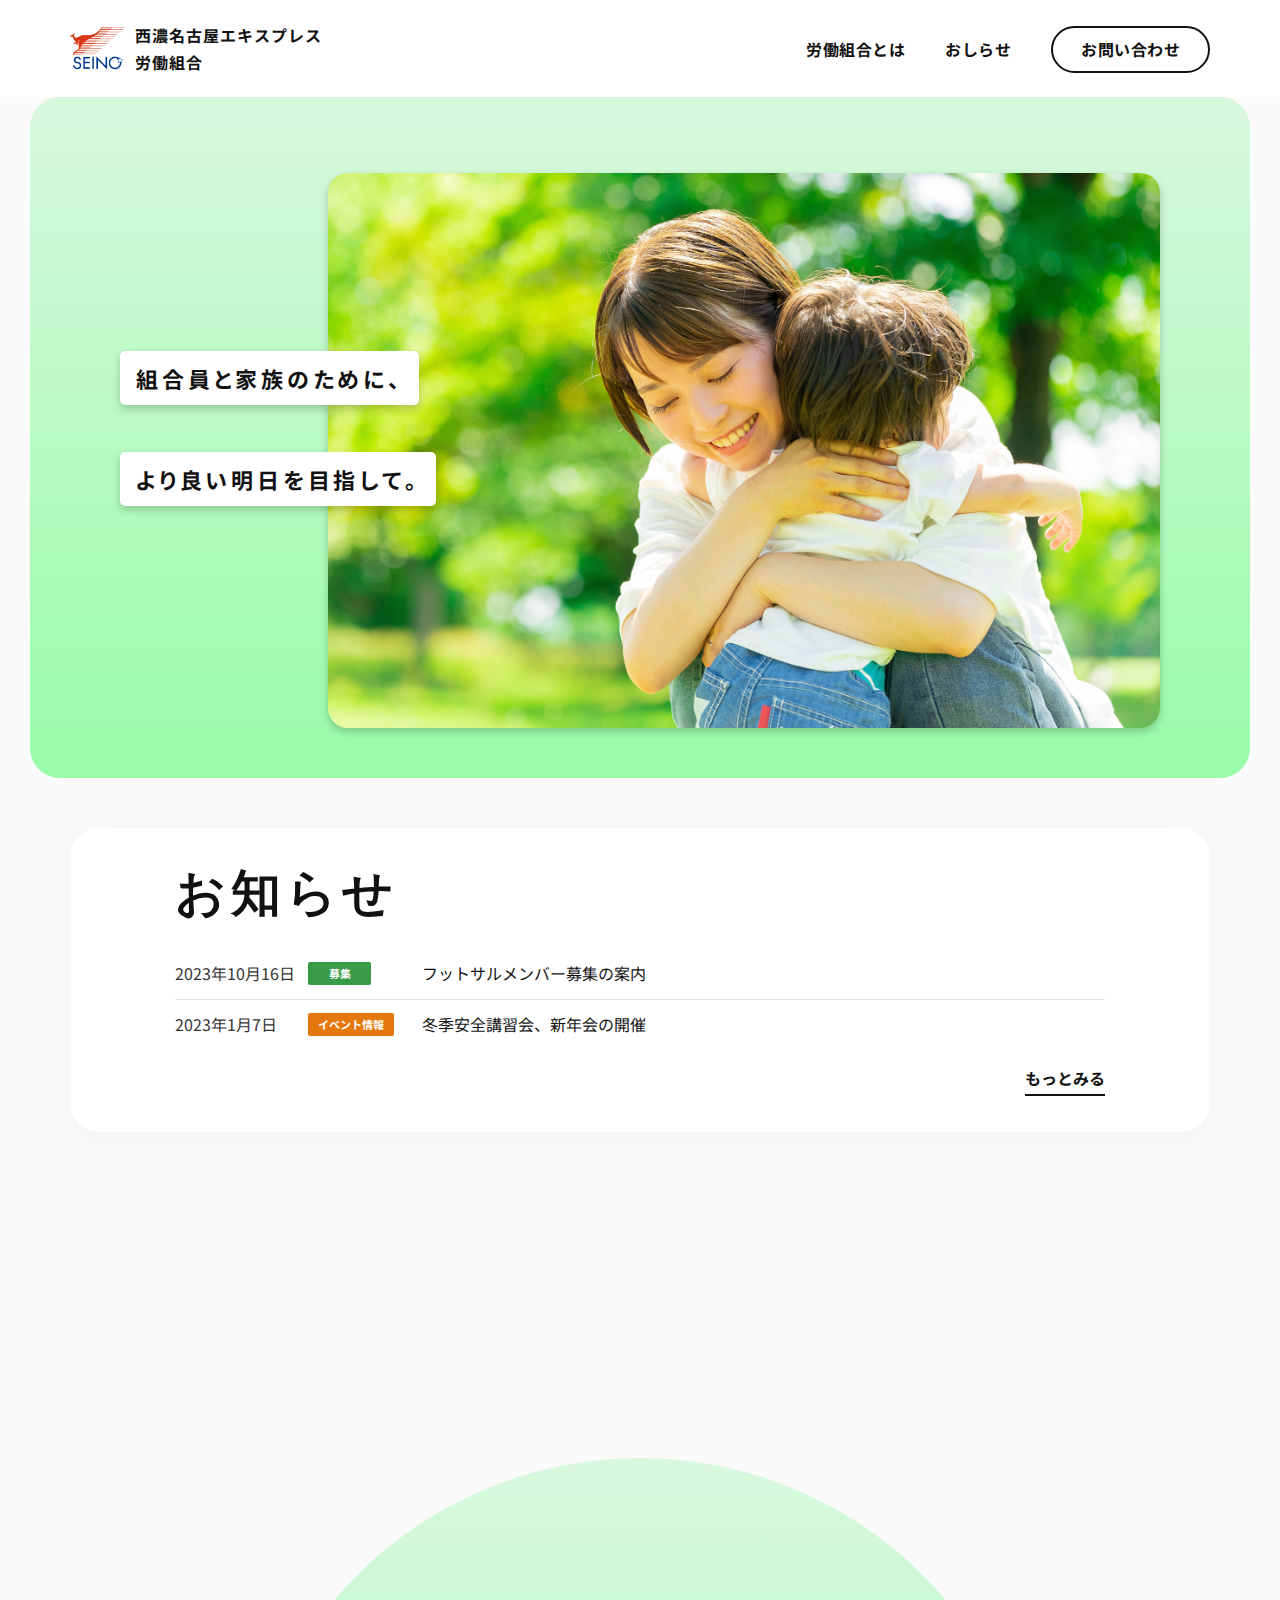
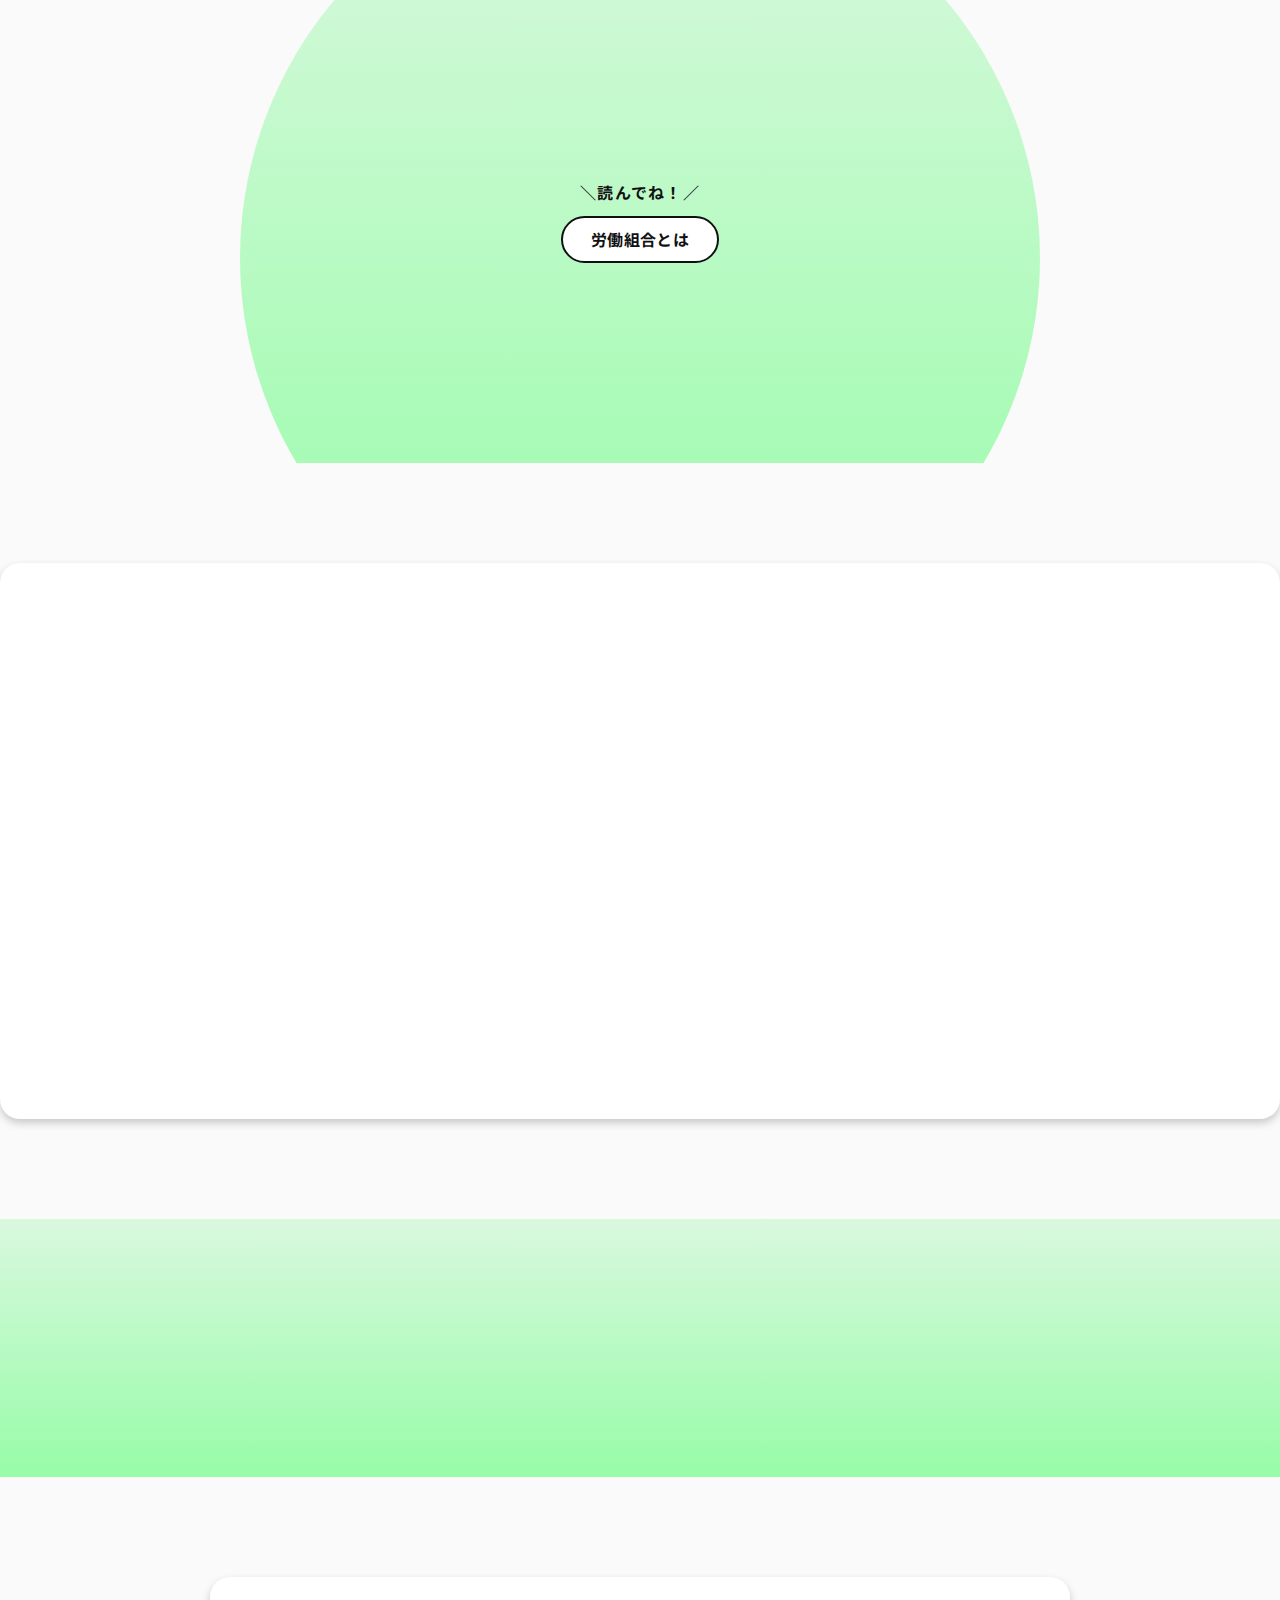
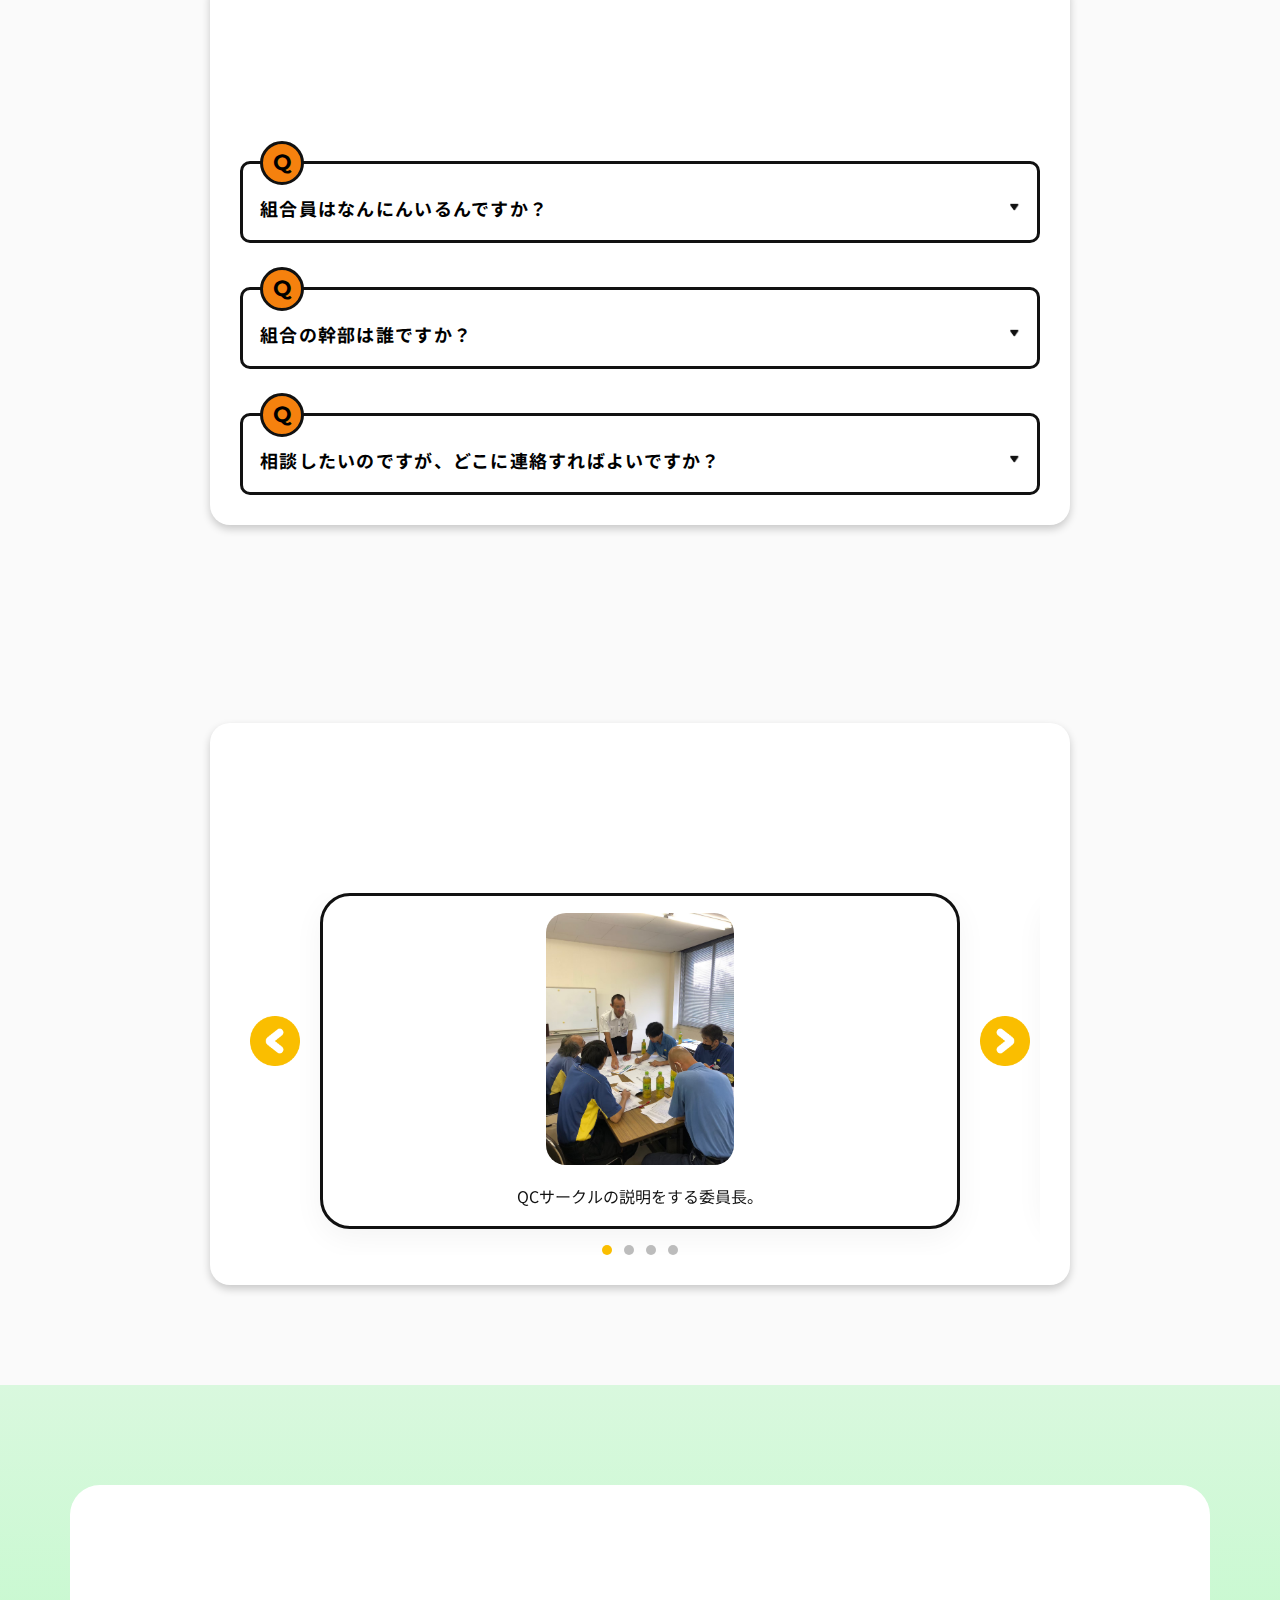
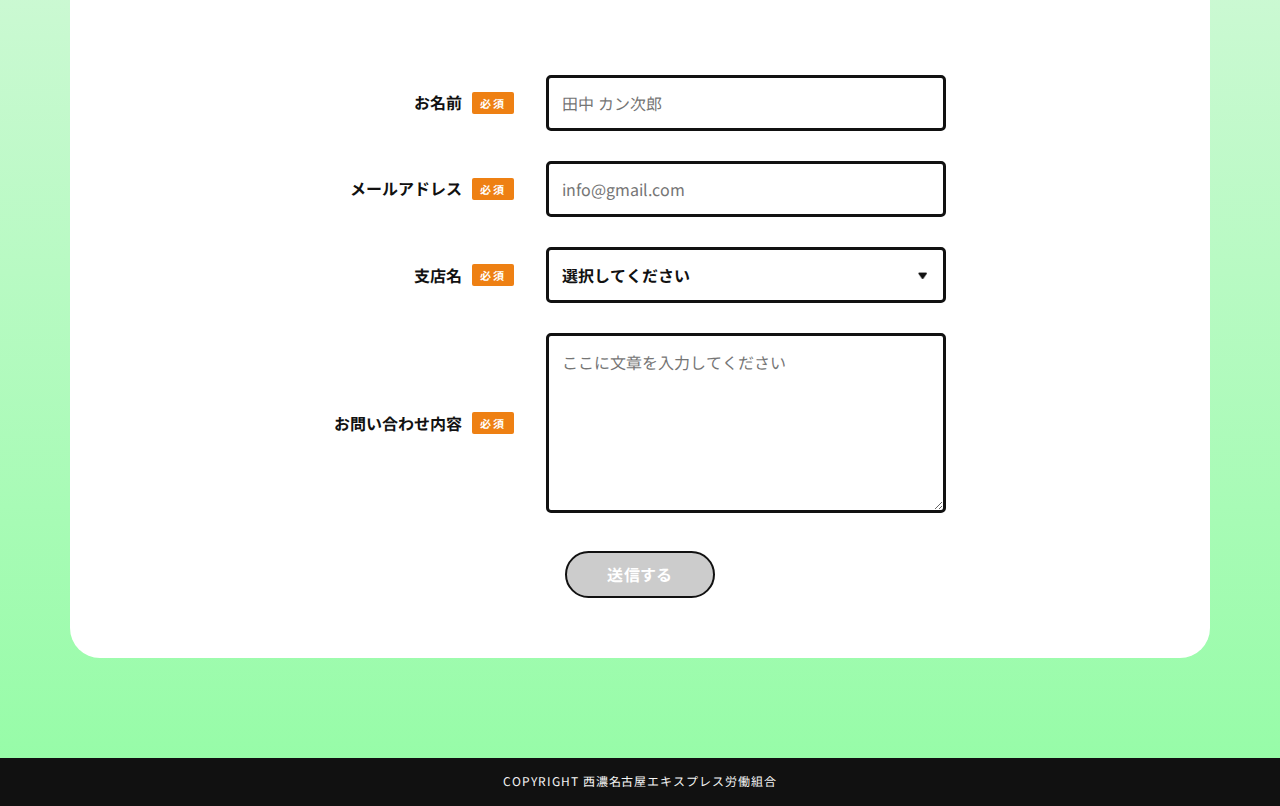
==== commit d5da7afc: "a" ====
--- a/index.html
+++ b/index.html
@@ -22,6 +22,7 @@
                     <span>西濃名古屋エキスプレス<br>労働組合</span>
                 </a>
             </h1>
+
             <nav class="header__nav">
                 <a href="#about" class="header__link">労働組合とは</a>
                 <a href="#news" class="header__link">おしらせ</a>
@@ -38,8 +39,12 @@
 
     <div id="js-drawer-content" class="drawer-content">
         <nav class="drawer-content__menu">
+            <a href="#news" class="drawer-content__link">おしらせ</a>
             <a href="#about" class="drawer-content__link">労働組合とは</a>
-            <a href="#news" class="drawer-content__link">おしらせ</a>
+            <a href="#movie" class="drawer-content__link">MOVIE</a>
+            <a href="#qa" class="drawer-content__link">Q&A</a>
+            <a href="#gallery" class="drawer-content__link">GALLERY
+            </a>
             <div class="drawer-content__button">
                 <a href="#contact" class="button">お問い合わせ</a>
             </div>
@@ -58,13 +63,8 @@
                         <span class="mv__lead1 js-in-view fade-in">組合員と家族のために、</span>
                         <span class="mv__lead2 js-in-view fade-in">より良い明日を目指して。</span>
                     </p>
-                    <!-- <p class="mv__description">こちらは<br>組合員専用の<br>ホームページです。</p> -->
-                    <!-- <div class="mv__button">
-                        <a href="#contact" class="button button--type2">アプリダウンロード</a>
-                    </div> -->
-                </div> 
-            </div>
-            <!-- <div class="mv__image"><img src="./img/mv-img.jpg" alt=""></div> -->
+                </div>
+            </div>
         </div>
     </div>
     <!-- /.mv -->
@@ -75,25 +75,18 @@
                 <div class="news__lists">
                     <a href="" class="news__list news-link">
                         <div class="news__link__meta">
-                            <time class="news__link__data" datetime="2023-1-7">2023年1月7日</time>
-                            <div class="news__link__label is-news">イベント情報</div>
-                        </div>
-                        <h3 class="news__link__title">冬季安全講習会、新年会の開催</h3>
-                    </a>
-                    <!-- <a href="" class="news__list news-link">
-                        <div class="news__link__meta">
-                            <time class="news__link__data" datetime="2022-12-10"></time>
-                            <div class="news__link__label is-column">コラム</div>
-                        </div>
-                        <h3 class="news__link__title">あの芸能人にも使っていただいていることが判明しました！もう嬉しすぎて頭が真っ白になってしまいましたが、続きは本文にて！</h3>
+                            <time class="news__link__data" datetime="2023-10-16">2023年10月16日</time>
+                            <div class="news__link__label is-event">募集</div>
+                        </div>
+                        <h3 class="news__link__title">フットサルメンバー募集の案内</h3>
                     </a>
                     <a href="" class="news__list news-link">
                         <div class="news__link__meta">
-                            <time class="news__link__data " datetime="2022-09-01">2022年9月1日</time>
-                            <div class="news__link__label is-event">イベント情報</div>
-                        </div>
-                        <h3 class="news__link__title">幕張メッセにて体験会を実施します！</h3>
-                    </a> -->
+                            <time class="news__link__data" datetime="2023-1-7">2023年1月7日</time>
+                            <div class="news__link__label is-news">イベント情報</div>
+                        </div>
+                        <h3 class="news__link__title">冬季安全講習会、新年会の開催</h3>
+                    </a>
                 </div>
                 <div class="news__link"><a href="">もっとみる</a></div>
             </div>
@@ -138,7 +131,7 @@
      </dialog>
 
      <!-- /.about -->
-     <section class="movie">
+     <section id="movie" class="movie">
         <div class="movie__inner">
             <div class="heading js-in-view fade-in-up">
                 <h2 class="heading--en">MOVIE</h2>
@@ -160,7 +153,7 @@
      </div>
      <!-- /.cta -->
 
-     <section class="qa">
+     <section id="qa" class="qa">
         <div class="qa__inner inner">
             <div class="qa__title js-in-view fade-in-up">
                 <div class="heading">
@@ -174,7 +167,7 @@
                         <span class="qa-box__head-icon">Q</span>
                         <span class="qa-box__head-text">組合員はなんにんいるんですか？</span>
                     </button>
-                    <div class="qa-box__body" style="display: block">
+                    <div class="qa-box__body">
                         <div class="qa-box__a">
                             <span class="qa-box__a-icon">A</span>
                             <span class="qa-box__a-text">８９人です。<br>管理職、パート、工務を除いた全社員が組合員です。</span>
@@ -189,19 +182,19 @@
                     <div class="qa-box__body">
                         <div class="qa-box__a">
                             <span class="qa-box__a-icon">A</span>
-                            <span class="qa-box__a-text">組合幹部は委員長、書記長、会計、執行委員の４名で活動しております。<br>委員長：豊橋支店所属<br>田村　巌<br>書記長：知多支店所属<br>冨田　和雅<br>会計：一宮支店所属<br>西脇　徹<br>執行委員：大曽根支店所属<br>河合　浩司</span>
+                            <span class="qa-box__a-text">組合幹部は以下の4名で構成されております。<br><br>委員長：豊橋支店所属<br>田村　巌<br><br>書記長：知多支店所属<br>冨田　和雅<br><br>会計：一宮支店所属<br>西脇　徹<br><br>執行委員：大曽根支店所属<br>河合　浩司<br><br>この４名は各支店のリーダーであり通常はみなさんと同じ集配業務を行っています。</span>
                         </div>
                     </div>
                 </div>
                 <div class="qa__box qa-box js-accordion">
                     <button type="button" class="qa-box__head">
                         <span class="qa-box__head-icon">Q</span>
-                        <span class="qa-box__head-text">相談したいのですが、どこに連絡したらいいのですか？</span>
+                        <span class="qa-box__head-text">相談したいのですが、どこに連絡すればよいですか？</span>
                     </button>
                     <div class="qa-box__body">
                         <div class="qa-box__a">
                             <span class="qa-box__a-icon">A </span>
-                            <span class="qa-box__a-text">お問い合わせフォームより必要事項を記載して相談内容の記入をして送信して頂ければ、後日執行委員から連絡しますので詳しい詳細をお聞かせください。</span>
+                            <span class="qa-box__a-text">相談はお問い合わせフォームをご利用ください。<br>必要事項を記入し、相談内容を詳細にご記入の上、送信してください。送信いただいた内容は執行委員が確認し、後日ご連絡させていただきます。詳しい情報をお待ちしております。</span>
                         </div>
                     </div>
                 </div>
@@ -210,7 +203,7 @@
      </section>
      <!-- /.qa -->
 
-     <section class="gallery">
+     <section id="gallery" class="gallery">
         <div class="gallery__inner inner">
             <div class="gallery__title js-in-view fade-in-up">
                 <div class="heading">
@@ -260,7 +253,6 @@
         </div>
      </section>
      <!-- /.gallery -->
-
      <section id="contact" class="contact">
         <div class="contact__inner inner">
             <div class="contact__box">
@@ -279,7 +271,7 @@
                                     <span class="form-field__tag">必須</span>
                                 </div>
                                 <div class="form-field__item">
-                                    <input class="form-text" type="text" name="" id="your-name" placeholder="田中 おは次郎">
+                                    <input class="form-text" type="text" name="" id="your-name" placeholder="田中 カン次郎">
                                 </div>
                             </div>
                         </div>
@@ -290,11 +282,10 @@
                                     <span class="form-field__tag">必須</span>
                                 </div>
                                 <div class="form-field__item">
-                                    <input class="form-text" type="email" name="" id="your-email" placeholder="info@oha.com">
+                                    <input class="form-text" type="email" name="" id="your-email" placeholder="info@gmail.com">
                                 </div>
                             </div>
                         </div>
-                        
                         <div class="contact__field">
                             <div class="form-field">
                                 <div class="form-field__head">
@@ -304,22 +295,26 @@
                                 <div class="form-field__item">
                                     <select name="" id="your-age" class="form-select">
                                         <option value="">選択してください</option>
-                                        <option value="">静岡</option>
-                                        <option value="">沼津</option>
-                                        <option value="">富士</option>
-                                        <option value="">藤枝</option>
-                                        <option value="">浜松</option>
-                                        <option value="">豊橋</option>
-                                        <option value="">豊川</option>
-                                        <option value="">岡崎</option>
-                                        <option value="">静岡</option>
-                                        <option value="">沼津</option>
-                                        <option value="">富士</option>
-                                        <option value="">藤枝</option>
-                                        <option value="">浜松</option>
-                                        <option value="">豊橋</option>
-                                        <option value="">豊川</option>
-                                        <option value="">岡崎</option>
+                                        <option value="numazu">沼津支店</option>
+                                        <option value="fuji">富士支店</option>
+                                        <option value="shizuoka">静岡支店</option>
+                                        <option value="fujieda">藤枝支店</option>
+                                        <option value="hamamatsu">浜松支店</option>
+                                        <option value="obu">大府支店</option>
+                                        <option value="okazaki">岡崎支店</option>
+                                        <option value="taketoyo">武豊支店</option>
+                                        <option value="toyokawa">豊川支店</option>
+                                        <option value="toyohashi">豊橋支店</option>
+                                        <option value="kasadera">笠寺支店</option>
+                                        <option value="nagoya-east">名古屋東支店</option>
+                                        <option value="nagoya">名古屋支店</option>
+                                        <option value="nagoya-west">名古屋西支店</option>
+                                        <option value="ozonen">大曽根支店</option>
+                                        <option value="tsushima">津島支店</option>
+                                        <option value="biwajima">枇杷島支店</option>
+                                        <option value="komaki">小牧支店</option>
+                                        <option value="ichinomiya">一宮支店</option>
+                                        <option value="yokkaichi">四日市支店</option>
                                     </select>
                                 </div>
                             </div>
@@ -331,25 +326,13 @@
                                     <span class="form-field__tag">必須</span>
                                 </div>
                                 <div class="form-field__item">
-                                    <textarea name="" id="your-message" class="form-textarea" placeholder="ここに文章を入力してくださいここに文章を入力してください" cols="30" rows="10"></textarea>
+                                    <textarea name="" id="your-message" class="form-textarea" placeholder="ここに文章を入力してください" cols="30" rows="10"></textarea>
                                 </div>
                             </div>
                         </div>
                     </div>
-                    <div class="contact__privacy">
-                        <label class="form-checkbox">
-                            <input
-                            class="form-checkbox__input"
-                            type="checkbox"
-                            name=""
-                            id=""
-                            />
-                            <span class="form-checkbox__text"><a href="" target="_blank">プライバシーポリシー</a>に同意する</span>
-                        </label>
-                    </div>
                     <div class="contact__button">
-                        <!-- <input type="submit" value="送信する" class="button"> -->
-                        <button type="submit" class="button">送信する</button>
+                        <button id="submit-button" type="submit" class="button" disabled>送信する</button>
                     </div>
                 </form>
             </div>
@@ -365,7 +348,7 @@
      </footer>
      <!-- /.footer -->
 
-     <a href="#" class="pagetop" id="js-pagetop">TOPへ<img src="./img/logo.jpg" alt=""></a>
+     <a href="#" class="pagetop" id="js-page-top">TOPへ<img src="./img/logo.jpg" alt=""></a>
 
     <script src="./js/lib/swiper-bundle.js"></script>
     <script src="https://ajax.googleapis.com/ajax/libs/jquery/3.7.1/jquery.min.js"></script>
--- a/css/style.css
+++ b/css/style.css
@@ -1,3 +1,4 @@
+@charset "UTF-8";
 body {
   font-size: 16px;
   line-height: 1.7;
@@ -84,7 +85,7 @@
   transition: background-color 0.3s;
 }
 .button:hover {
-  background-color: #FABE00;
+  background-color: #aafcb8;
 }
 .button--type2 {
   background-color: #111;
@@ -105,13 +106,21 @@
   display: -webkit-box;
   display: -ms-flexbox;
   display: flex;
-  -webkit-box-pack: justify;
-      -ms-flex-pack: justify;
-          justify-content: space-between;
+  -webkit-box-pack: center;
+      -ms-flex-pack: center;
+          justify-content: center;
   -webkit-box-align: center;
       -ms-flex-align: center;
           align-items: center;
   padding: 22px 15px;
+  position: relative;
+}
+@media screen and (min-width: 768px) {
+  .header__inner {
+    -webkit-box-pack: justify;
+        -ms-flex-pack: justify;
+            justify-content: space-between;
+  }
 }
 @media screen and (min-width: 768px) {
   .header__inner {
@@ -125,26 +134,38 @@
 }
 
 .header__logo a span {
-  display: block;
+  display: inline-block;
   text-align: center;
   border-radius: 10px;
-  padding-left: 65px;
   font-size: 16px;
   font-weight: 700;
-  letter-spacing: 0.48px;
+  letter-spacing: 1px;
   background: #fff;
-  position: relative;
+}
+@media screen and (min-width: 768px) {
+  .header__logo a span {
+    padding-left: 65px;
+    text-align: left;
+  }
 }
 .header__logo a span::before {
   position: absolute;
   content: "";
+  display: -webkit-box;
+  display: -ms-flexbox;
+  display: flex;
   height: 55px;
   width: 55px;
   top: 50%;
   -webkit-transform: translateY(-50%);
           transform: translateY(-50%);
-  left: 0;
+  left: 15px;
   background: url(../img/logo.jpg) no-repeat center center/contain;
+}
+@media screen and (min-width: 768px) {
+  .header__logo a span::before {
+    left: 30px;
+  }
 }
 
 .header__nav {
@@ -169,7 +190,8 @@
   transition: color 0.3s;
 }
 .header__link:hover {
-  color: #F5810E;
+  color: #76c978;
+  border-bottom: 1px solid #000;
 }
 
 .header__button {
@@ -184,7 +206,7 @@
   transition: background-color 0.3s, color 0.3s;
 }
 .header__button:hover {
-  background-color: #FABE00;
+  background-color: #aafcb8;
 }
 
 .header__open {
@@ -201,6 +223,8 @@
   height: 21px;
   position: relative;
   z-index: 51;
+  right: 15px;
+  position: absolute;
 }
 .drawer-icon.is-checked .drawer-icon__bar:nth-of-type(1) {
   -webkit-transform: rotate(30deg);
@@ -244,8 +268,8 @@
   position: fixed;
   top: 0;
   right: 0;
-  background: -webkit-gradient(linear, left top, left bottom, from(skyblue), to(rgb(124, 124, 240)));
-  background: linear-gradient(180deg, skyblue 0%, rgb(124, 124, 240) 100%);
+  background: -webkit-gradient(linear, left top, left bottom, from(#d9f8de), to(#97fca8));
+  background: linear-gradient(180deg, #d9f8de 0%, #97fca8 100%);
   z-index: 50;
   padding: 86px 40px 40px;
   -webkit-transform: translateX(100%);
@@ -274,12 +298,20 @@
 }
 
 .drawer-content__link {
-  display: block;
+  display: inline-block;
+  width: -webkit-fit-content;
+  width: -moz-fit-content;
+  width: fit-content;
+  margin-left: auto;
   padding-top: 14px;
-  padding-bottom: 14px;
-  text-align: right;
+  padding-bottom: 3px;
+  margin-bottom: 11px;
   font-weight: 700;
   letter-spacing: 0.48px;
+}
+.drawer-content__link:hover {
+  color: #76c978;
+  border-bottom: 1px solid #000;
 }
 
 .drawer-content__button {
@@ -292,7 +324,8 @@
   max-width: calc(100% - 30px);
   margin-left: auto;
   margin-right: auto;
-  background-color: #d9f8de;
+  background: -webkit-gradient(linear, left top, left bottom, from(#d9f8de), to(#97fca8));
+  background: linear-gradient(180deg, #d9f8de 0%, #97fca8 100%);
 }
 @media screen and (min-width: 768px) {
   .mv {
@@ -614,7 +647,7 @@
   transition: color 0.3s;
 }
 .news__link a:hover {
-  color: #FABE00;
+  color: #76c978;
 }
 
 .about {
@@ -672,8 +705,8 @@
   width: 1100px;
   height: 1100px;
   border-radius: 50%;
-  background: -webkit-gradient(linear, left top, left bottom, from(skyblue), to(rgb(124, 124, 240)));
-  background: linear-gradient(180deg, skyblue 0%, rgb(124, 124, 240) 100%);
+  background: -webkit-gradient(linear, left top, left bottom, from(#d9f8de), to(#97fca8));
+  background: linear-gradient(180deg, #d9f8de 0%, #97fca8 100%);
   top: 0;
   left: 50%;
   -webkit-transform: translateX(-50%);
@@ -702,6 +735,8 @@
 .about__image img {
   width: 200px;
   border-radius: 30px;
+  -webkit-box-shadow: 0px 4px 8px rgba(0, 0, 0, 0.2);
+          box-shadow: 0px 4px 8px rgba(0, 0, 0, 0.2);
 }
 @media screen and (min-width: 768px) {
   .about__image img {
@@ -823,7 +858,6 @@
 .movie {
   padding-top: 60px;
   padding-bottom: 60px;
-  background: url(../img/section-bg.jpg) repeat top left/529px auto;
 }
 @media screen and (min-width: 768px) {
   .movie {
@@ -833,14 +867,25 @@
 }
 
 .movie__inner {
+  padding-top: 30px;
+  padding-bottom: 30px;
   padding-left: 15px;
   padding-right: 15px;
+  background: #fff;
+  border-radius: 20px;
+  -webkit-box-shadow: 0px 4px 8px rgba(0, 0, 0, 0.2);
+          box-shadow: 0px 4px 8px rgba(0, 0, 0, 0.2);
 }
 @media screen and (min-width: 768px) {
   .movie__inner {
     padding-left: 30px;
     padding-right: 30px;
   }
+}
+
+.movie__title-en {
+  -webkit-box-shadow: 0px 4px 8px rgba(0, 0, 0, 0.2);
+          box-shadow: 0px 4px 8px rgba(0, 0, 0, 0.2);
 }
 
 .movie__iframe {
@@ -866,351 +911,11 @@
   }
 }
 
-.how-to-use {
-  padding-top: 60px;
-  padding-bottom: 60px;
-}
-@media screen and (min-width: 768px) {
-  .how-to-use {
-    padding-top: 100px;
-    padding-bottom: 100px;
-  }
-}
-
-.how-to-use__boxes {
-  margin-top: 104px;
-  display: -webkit-box;
-  display: -ms-flexbox;
-  display: flex;
-  -webkit-box-orient: vertical;
-  -webkit-box-direction: normal;
-      -ms-flex-direction: column;
-          flex-direction: column;
-  gap: 112px;
-}
-@media screen and (min-width: 768px) {
-  .how-to-use__boxes {
-    margin-top: 89px;
-    gap: 75px;
-  }
-}
-
-.how-to-use__box {
-  border-radius: 30px;
-  background: #FFFBF0;
-  padding: 54px 40px 48px;
-}
-@media screen and (min-width: 768px) {
-  .how-to-use__box {
-    padding: 44px 10px 56px;
-    border-radius: 40px;
-  }
-}
-
-.how-to-use__box-title {
-  text-align: center;
-  font-size: 18px;
-  font-weight: 700;
-  letter-spacing: 1.8px;
-  position: relative;
-}
-@media screen and (min-width: 768px) {
-  .how-to-use__box-title {
-    font-size: 22px;
-    letter-spacing: 2.2px;
-    padding-right: 95px;
-    width: -webkit-fit-content;
-    width: -moz-fit-content;
-    width: fit-content;
-    margin-left: auto;
-    margin-right: auto;
-  }
-  .is-type2 .how-to-use__box-title {
-    padding-left: 95px;
-    padding-right: 0;
-  }
-}
-.how-to-use__box-title img {
-  width: 85px;
-  position: absolute;
-  right: 50%;
-  -webkit-transform: translateX(50%);
-          transform: translateX(50%);
-  bottom: calc(100% + 16px);
-}
-@media screen and (min-width: 768px) {
-  .how-to-use__box-title img {
-    right: 0;
-    -webkit-transform: translateX(0);
-            transform: translateX(0);
-    bottom: 0;
-  }
-  .is-type2 .how-to-use__box-title img {
-    right: auto;
-    left: 0;
-  }
-}
-
-.how-to-use__steps {
-  max-width: 948px;
-  margin-left: auto;
-  margin-right: auto;
-  margin-top: 20px;
-  display: -webkit-box;
-  display: -ms-flexbox;
-  display: flex;
-  -webkit-box-orient: vertical;
-  -webkit-box-direction: normal;
-      -ms-flex-direction: column;
-          flex-direction: column;
-  gap: 20px;
-}
-@media screen and (min-width: 768px) {
-  .how-to-use__steps {
-    margin-top: 40px;
-    -webkit-box-orient: horizontal;
-    -webkit-box-direction: normal;
-        -ms-flex-direction: row;
-            flex-direction: row;
-    gap: 24px;
-  }
-}
-
-@media screen and (min-width: 768px) {
-  .how-to-use__step {
-    -webkit-box-flex: 1;
-        -ms-flex: 1;
-            flex: 1;
-  }
-}
-
-.step-box {
-  padding-top: 45px;
-  position: relative;
-}
-
-.step-box__head {
-  display: -webkit-box;
-  display: -ms-flexbox;
-  display: flex;
-  -webkit-box-orient: vertical;
-  -webkit-box-direction: normal;
-      -ms-flex-direction: column;
-          flex-direction: column;
-  -webkit-box-align: center;
-      -ms-flex-align: center;
-          align-items: center;
-  -webkit-box-pack: center;
-      -ms-flex-pack: center;
-          justify-content: center;
-  width: 90px;
-  height: 90px;
-  border-radius: 50%;
-  border: 3px solid #111;
-  background: #F5810E;
-  position: absolute;
-  top: 0;
-  left: 50%;
-  -webkit-transform: translateX(-50%);
-          transform: translateX(-50%);
-}
-.is-type2 .step-box__head {
-  background: #FABE00;
-}
-
-.step-box__head-text {
-  font-family: "Montserrat", sans-serif;
-  font-size: 13px;
-  font-weight: 700;
-  line-height: 1;
-  letter-spacing: 1.3px;
-}
-
-.step-box__head-number {
-  margin-top: 3px;
-  color: #FFF;
-  font-family: "Montserrat", sans-serif;
-  font-size: 34px;
-  font-weight: 700;
-  line-height: 1;
-  letter-spacing: 3.4px;
-}
-
-.step-box__body {
-  border-radius: 30px;
-  border: 3px solid #111;
-  background: #FFF;
-  overflow: hidden;
-  padding: 47px 10px 23px;
-  text-align: center;
-}
-
-.step-box__image img {
-  width: 160px;
-}
-@media screen and (min-width: 768px) {
-  .step-box__image img {
-    width: 200px;
-  }
-}
-
-.step-box__text {
-  font-weight: 700;
-  letter-spacing: 0.48px;
-  margin-top: 10px;
-}
-
-.merit {
-  padding-top: 60px;
-  padding-bottom: 60px;
-}
-@media screen and (min-width: 768px) {
-  .merit {
-    padding-top: 100px;
-    padding-bottom: 98px;
-  }
-}
-
-.merit__boxes {
-  margin-top: 30px;
-  display: -webkit-box;
-  display: -ms-flexbox;
-  display: flex;
-  -webkit-box-orient: vertical;
-  -webkit-box-direction: normal;
-      -ms-flex-direction: column;
-          flex-direction: column;
-  gap: 30px;
-}
-@media screen and (min-width: 768px) {
-  .merit__boxes {
-    margin-top: 60px;
-    gap: 40px;
-  }
-}
-
-.merit-box {
-  border-radius: 20px;
-  background: #FFF;
-  overflow: hidden;
-  padding: 10px 20px 24px;
-}
-@media screen and (min-width: 768px) {
-  .merit-box {
-    padding: 20px 18px;
-  }
-}
-
-@media screen and (min-width: 768px) {
-  .merit-box__content {
-    display: -webkit-box;
-    display: -ms-flexbox;
-    display: flex;
-    -webkit-box-align: center;
-        -ms-flex-align: center;
-            align-items: center;
-    gap: 50px;
-    -webkit-box-orient: horizontal;
-    -webkit-box-direction: reverse;
-        -ms-flex-direction: row-reverse;
-            flex-direction: row-reverse;
-    max-width: 920px;
-    margin-left: auto;
-    margin-right: auto;
-  }
-  .is-reverse .merit-box__content {
-    -webkit-box-orient: horizontal;
-    -webkit-box-direction: normal;
-        -ms-flex-direction: row;
-            flex-direction: row;
-  }
-}
-
-.merit-box__image {
-  text-align: center;
-}
-@media screen and (min-width: 768px) {
-  .merit-box__image {
-    width: 38.0434782609%;
-  }
-}
-.merit-box__image img {
-  width: 200px;
-}
-@media screen and (min-width: 768px) {
-  .merit-box__image img {
-    width: 350px;
-  }
-}
-
-.merit-box__body {
-  margin-top: 18px;
-}
-@media screen and (min-width: 768px) {
-  .merit-box__body {
-    width: 56.5217391304%;
-    margin-top: 0;
-  }
-}
-
-.merit-box__head {
-  display: -webkit-box;
-  display: -ms-flexbox;
-  display: flex;
-  gap: 14px;
-  -webkit-box-align: center;
-      -ms-flex-align: center;
-          align-items: center;
-}
-@media screen and (min-width: 768px) {
-  .merit-box__head {
-    gap: 28px;
-  }
-}
-
-.merit-box__number {
-  color: #FABE00;
-  font-family: "Montserrat", sans-serif;
-  font-size: 70px;
-  font-weight: 600;
-  line-height: 1;
-}
-@media screen and (min-width: 768px) {
-  .merit-box__number {
-    font-size: 110px;
-  }
-}
-
-.merit-box__title {
-  font-family: "Montserrat", sans-serif;
-  font-size: 16px;
-  font-weight: 700;
-  letter-spacing: 1.6px;
-}
-@media screen and (min-width: 768px) {
-  .merit-box__title {
-    font-size: 20px;
-    letter-spacing: 2px;
-  }
-}
-
-.merit-box__text {
-  margin-top: 10px;
-  font-size: 14px;
-  line-height: 2;
-}
-@media screen and (min-width: 768px) {
-  .merit-box__text {
-    margin-top: 16px;
-    font-size: 15px;
-  }
-}
-
 .cta {
   padding-top: 100px;
   padding-bottom: 100px;
-  background: -webkit-gradient(linear, left top, left bottom, from(skyblue), to(rgb(124, 124, 240)));
-  background: linear-gradient(180deg, skyblue 0%, rgb(124, 124, 240) 100%);
+  background: -webkit-gradient(linear, left top, left bottom, from(#d9f8de), to(#97fca8));
+  background: linear-gradient(180deg, #d9f8de 0%, #97fca8 100%);
 }
 @media screen and (min-width: 768px) {
   .cta {
@@ -1226,6 +931,8 @@
 .cta__img img {
   border-radius: 20px;
   width: 180px;
+  -webkit-box-shadow: 0px 4px 8px rgb(0, 0, 0);
+          box-shadow: 0px 4px 8px rgb(0, 0, 0);
 }
 
 .cta__text {
@@ -1243,164 +950,6 @@
 .cta__button {
   margin-top: 16px;
 }
-.compare {
-  padding-top: 60px;
-  padding-bottom: 60px;
-  background: #FFF;
-}
-@media screen and (min-width: 768px) {
-  .compare {
-    padding-top: 100px;
-    padding-bottom: 100px;
-  }
-}
-
-.compare__title {
-  font-size: 20px;
-  font-weight: 700;
-  line-height: 1;
-  text-align: center;
-}
-@media screen and (min-width: 768px) {
-  .compare__title {
-    font-size: 24px;
-  }
-}
-
-.compare__content {
-  margin-top: 40px;
-  overflow-x: auto;
-  padding-bottom: 26px;
-}
-@media screen and (min-width: 768px) {
-  .compare__content {
-    margin-top: 60px;
-    overflow: visible;
-    padding-bottom: 0;
-  }
-}
-
-.compare__table {
-  width: 620px;
-  margin-left: auto;
-  margin-right: auto;
-  table-layout: fixed;
-  border-collapse: collapse;
-}
-@media screen and (min-width: 768px) {
-  .compare__table {
-    max-width: 1000px;
-    width: 100%;
-  }
-}
-.compare__table th,
-.compare__table td {
-  text-align: center;
-  font-weight: 700;
-  height: 60px;
-  vertical-align: middle;
-}
-@media screen and (min-width: 768px) {
-  .compare__table th,
-  .compare__table td {
-    height: 100px;
-  }
-}
-.compare__table th:nth-child(1),
-.compare__table td:nth-child(1) {
-  width: 130px;
-}
-@media screen and (min-width: 768px) {
-  .compare__table th:nth-child(1),
-  .compare__table td:nth-child(1) {
-    width: auto;
-  }
-}
-.compare__table th:nth-child(2),
-.compare__table td:nth-child(2) {
-  width: 90px;
-  background: #FFF9E5;
-  font-size: 16px;
-  letter-spacing: 0.48px;
-}
-@media screen and (min-width: 768px) {
-  .compare__table th:nth-child(2),
-  .compare__table td:nth-child(2) {
-    width: auto;
-    font-size: 25px;
-    letter-spacing: 0.75px;
-  }
-}
-.compare__table th:nth-child(2) img,
-.compare__table td:nth-child(2) img {
-  width: 70px;
-}
-@media screen and (min-width: 768px) {
-  .compare__table th:nth-child(2) img,
-  .compare__table td:nth-child(2) img {
-    width: 123px;
-  }
-}
-.compare__table th {
-  letter-spacing: 0.48px;
-}
-@media screen and (min-width: 768px) {
-  .compare__table th {
-    font-size: 20px;
-    letter-spacing: 0.6px;
-  }
-}
-.compare__table td {
-  font-size: 14px;
-  letter-spacing: 0.42px;
-}
-@media screen and (min-width: 768px) {
-  .compare__table td {
-    font-size: 16px;
-    letter-spacing: 0.48px;
-  }
-}
-.compare__table thead {
-  letter-spacing: 1.6px;
-}
-@media screen and (min-width: 768px) {
-  .compare__table thead {
-    letter-spacing: 2px;
-  }
-}
-.compare__table tbody tr {
-  border-top: 1.5px solid #000;
-}
-@media screen and (min-width: 768px) {
-  .compare__table tbody tr {
-    border-top: 3px solid #000;
-  }
-}
-.compare__table tbody th,
-.compare__table tbody tb {
-  height: 58.5px;
-}
-@media screen and (min-width: 768px) {
-  .compare__table tbody th,
-  .compare__table tbody tb {
-    height: 100px;
-  }
-}
-
-.compare__attention {
-  margin-top: 11px;
-  color: #686868;
-  font-size: 14px;
-  font-weight: 700;
-  line-height: 1;
-  text-align: center;
-}
-@media screen and (min-width: 768px) {
-  .compare__attention {
-    display: none;
-  }
-}
-
 .qa {
   padding-top: 60px;
   padding-bottom: 60px;
@@ -1412,6 +961,14 @@
   }
 }
 
+.qa__inner {
+  padding-top: 30px;
+  padding-bottom: 30px;
+  background: #fff;
+  border-radius: 20px;
+  -webkit-box-shadow: 0px 4px 8px rgba(0, 0, 0, 0.2);
+          box-shadow: 0px 4px 8px rgba(0, 0, 0, 0.2);
+}
 @media screen and (min-width: 768px) {
   .qa__inner {
     padding-left: 30px;
@@ -1590,7 +1147,13 @@
 }
 
 .gallery__inner {
+  padding-top: 30px;
+  padding-bottom: 30px;
   max-width: 860px;
+  background: #fff;
+  border-radius: 20px;
+  -webkit-box-shadow: 0px 4px 8px rgba(0, 0, 0, 0.2);
+          box-shadow: 0px 4px 8px rgba(0, 0, 0, 0.2);
 }
 
 .gallery__slider {
@@ -1659,6 +1222,16 @@
   display: none;
 }
 
+.gallery__next {
+  right: 0;
+  background: url(../img/next-icon.png) no-repeat center center/contain;
+}
+@media screen and (min-width: 768px) {
+  .gallery__next {
+    right: 10px;
+  }
+}
+
 .gallery__prev {
   left: 0;
   background: url(../img/prev-icon.png) no-repeat center center/contain;
@@ -1666,16 +1239,6 @@
 @media screen and (min-width: 768px) {
   .gallery__prev {
     left: 10px;
-  }
-}
-
-.gallery__next {
-  right: 0;
-  background: url(../img/next-icon.png) no-repeat center center/contain;
-}
-@media screen and (min-width: 768px) {
-  .gallery__next {
-    right: 10px;
   }
 }
 
@@ -1723,7 +1286,8 @@
 .contact {
   padding-top: 60px;
   padding-bottom: 60px;
-  background: url(../img/section-bg.jpg) repeat top left/529px auto;
+  background: -webkit-gradient(linear, left top, left bottom, from(#d9f8de), to(#97fca8));
+  background: linear-gradient(180deg, #d9f8de 0%, #97fca8 100%);
 }
 @media screen and (min-width: 768px) {
   .contact {
@@ -1855,6 +1419,7 @@
             flex-grow: 1;
   }
 }
+
 .form-text {
   width: 100%;
   border-radius: 5px;
@@ -1865,58 +1430,8 @@
   transition: border-color 0.3s;
 }
 .form-text:hover, .form-text:focus {
-  border-color: #FABE00;
+  border-color: #76c978;
   outline: none;
-}
-
-.form-radio {
-  line-height: 1.4375;
-}
-.form-radio:hover .form-radio__text::before {
-  border-color: #FABE00;
-}
-
-.form-radio__input {
-  width: 1px;
-  height: 1px;
-  position: absolute;
-  clip: rect(0, 0, 0, 0);
-  overflow: hidden;
-}
-.form-radio__input:checked + .form-radio__text::after {
-  opacity: 1;
-}
-.form-radio__input:focus + .form-radio__text::before {
-  border-color: #FABE00;
-}
-
-.form-radio__text {
-  font-weight: 700;
-  position: relative;
-  padding-left: 28px;
-}
-.form-radio__text::after, .form-radio__text::before {
-  position: absolute;
-  content: "";
-  top: 50%;
-  -webkit-transform: translateY(-50%);
-          transform: translateY(-50%);
-  border-radius: 50%;
-}
-.form-radio__text::before {
-  width: 24px;
-  height: 24px;
-  left: 0;
-  border: 3px solid #111;
-  -webkit-transition: border-color 0.3s;
-  transition: border-color 0.3s;
-}
-.form-radio__text::after {
-  width: 10px;
-  height: 10px;
-  background: #F5810E;
-  left: 7px;
-  opacity: 0;
 }
 
 .form-select {
@@ -1934,7 +1449,7 @@
   transition: border-color 0.3s;
 }
 .form-select:hover, .form-select:focus {
-  border-color: #FABE00;
+  border-color: #76c978;
   outline: none;
 }
 
@@ -1949,94 +1464,32 @@
   transition: border-color 0.3s;
 }
 .form-textarea:hover, .form-textarea:focus {
-  border-color: #FABE00;
+  border-color: #76c978;
   outline: none;
 }
 
-.form-checkbox:hover .form-checkbox__text::before {
-  border-color: #FABE00;
-}
-
-.form-checkbox__input {
-  width: 1px;
-  height: 1px;
-  position: absolute;
-  clip: rect(0, 0, 0, 0);
-  overflow: hidden;
-}
-.form-checkbox__input:checked + .form-checkbox__text::after {
-  opacity: 1;
-}
-.form-checkbox__input:checked + .form-checkbox__text a {
-  color: #F5810E;
-}
-.form-checkbox__input:focus + .form-checkbox__text::before {
-  border-color: #FABE00;
-}
-
-.form-checkbox__text {
-  font-size: 14px;
-  font-weight: 700;
-  padding-left: 30px;
-  position: relative;
-}
-.form-checkbox__text a {
-  font-weight: inherit;
-  text-decoration: underline;
-  -webkit-transition: color 0.3s;
-  transition: color 0.3s;
-}
-.form-checkbox__text a:hover {
-  color: #F5810E;
-}
-.form-checkbox__text::before, .form-checkbox__text::after {
-  position: absolute;
-  content: "";
-  top: 50%;
-  -webkit-transform: translateY(-50%);
-          transform: translateY(-50%);
-  left: 0;
-}
-@media screen and (min-width: 768px) {
-  .form-checkbox__text::before, .form-checkbox__text::after {
-    margin-top: 2px;
-  }
-}
-.form-checkbox__text::before {
-  width: 20px;
-  height: 20px;
-  border-radius: 1px;
-  border: 1px solid #111;
-  -webkit-transition: border-color 0.3s;
-  transition: border-color 0.3s;
-}
-.form-checkbox__text::after {
-  width: 23px;
-  height: 17px;
-  left: -1px;
-  margin-top: -1.2px;
-  background: url(../img/form-check.png) no-repeat center center/contain;
-  opacity: 0;
-}
-
-.form-field__radios {
-  display: -webkit-box;
-  display: -ms-flexbox;
-  display: flex;
-  -webkit-box-orient: vertical;
-  -webkit-box-direction: normal;
-      -ms-flex-direction: column;
-          flex-direction: column;
-  gap: 16px;
-}
-@media screen and (min-width: 768px) {
-  .form-field__radios {
-    -webkit-box-orient: horizontal;
-    -webkit-box-direction: normal;
-        -ms-flex-direction: row;
-            flex-direction: row;
-    gap: 30px;
-  }
+.contact__button {
+  /* 未入力時 */
+  /* 入力完了時 */
+  /* 入力完了時＋ホバー時 */
+}
+.contact__button .button {
+  background-color: #CCCCCC; /* 無効化時の色 */
+  color: #FFFFFF;
+  border: 2px solid #111;
+  /* その他のボタンのスタイル */
+}
+.contact__button .button.active {
+  background-color: #76c978; /* 有効化時の色 */
+  color: #fff;
+  border: 2px solid #111;
+  /* その他のボタンのスタイル */
+}
+.contact__button .button.active:hover {
+  background-color: #65b868; /* ホバー時の色 */
+  color: #111;
+  border: 2px solid currentColor;
+  /* その他のボタンのスタイル */
 }
 
 .footer {
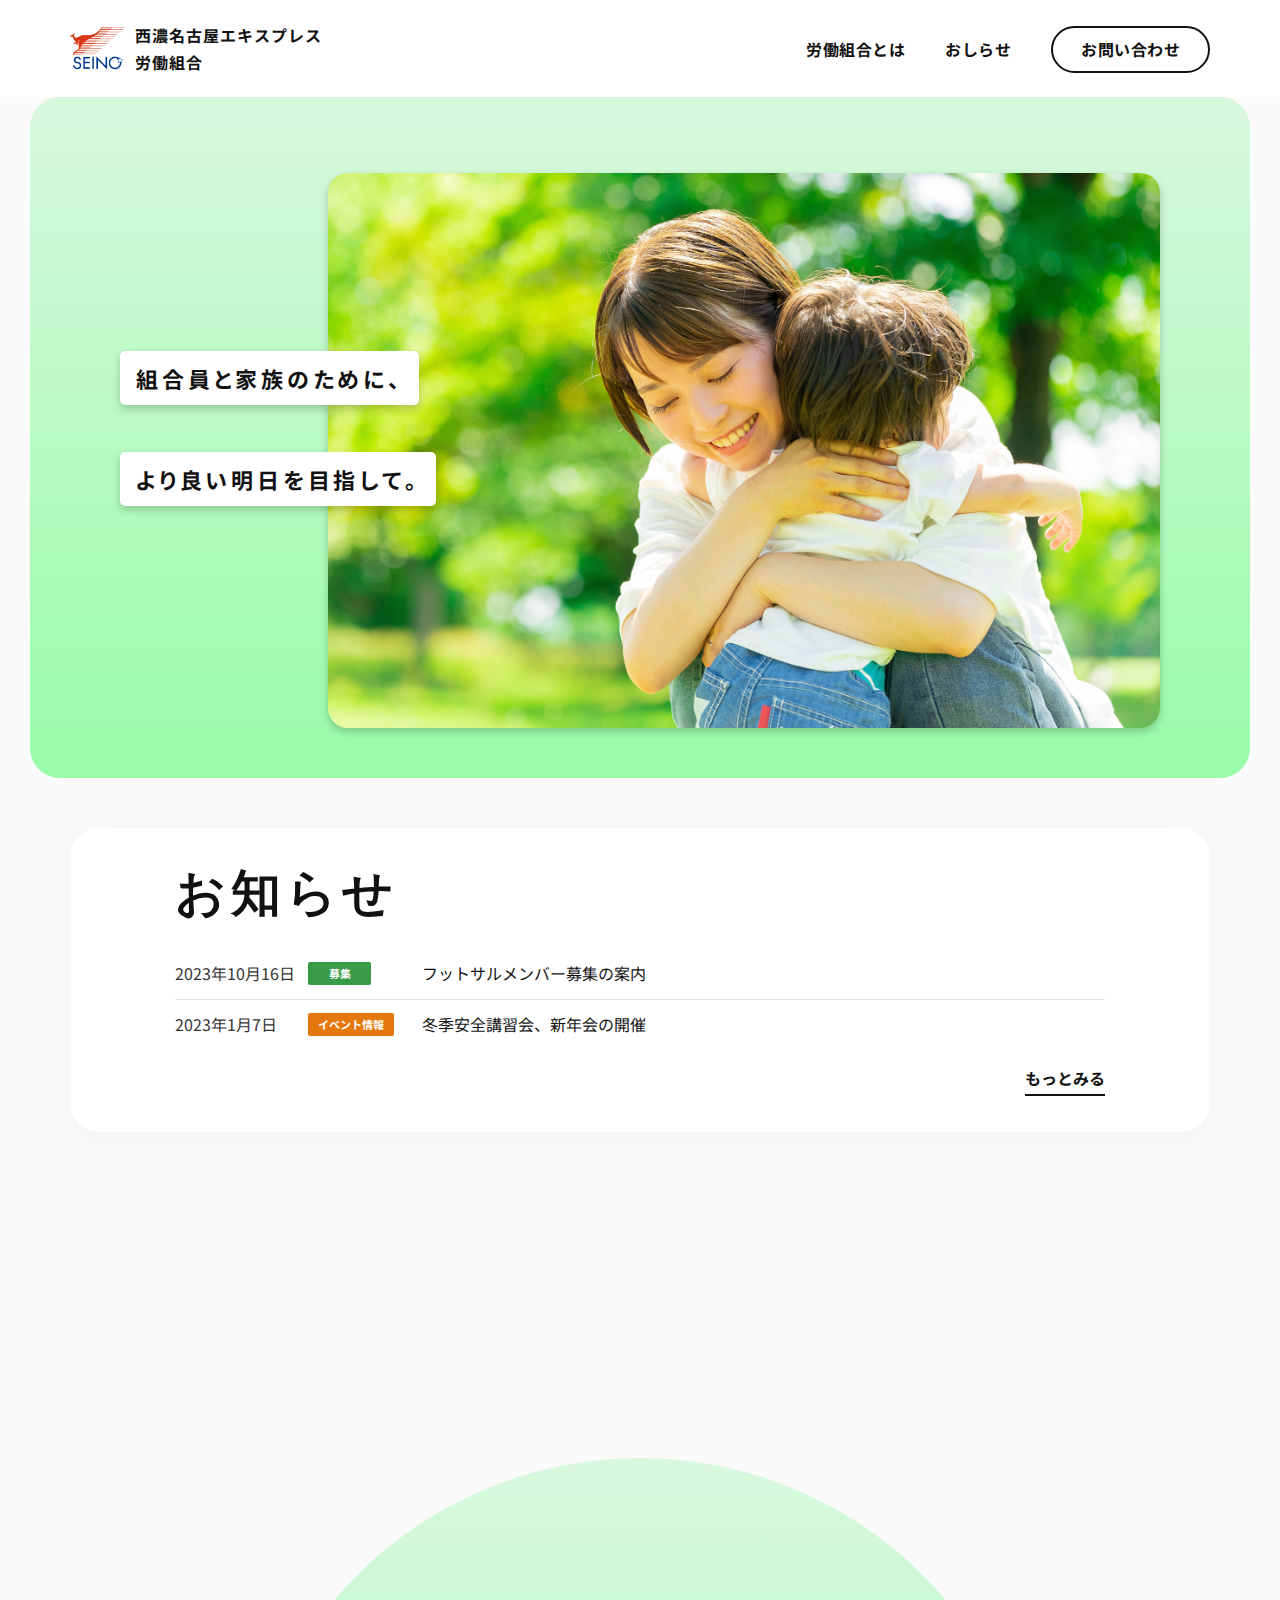
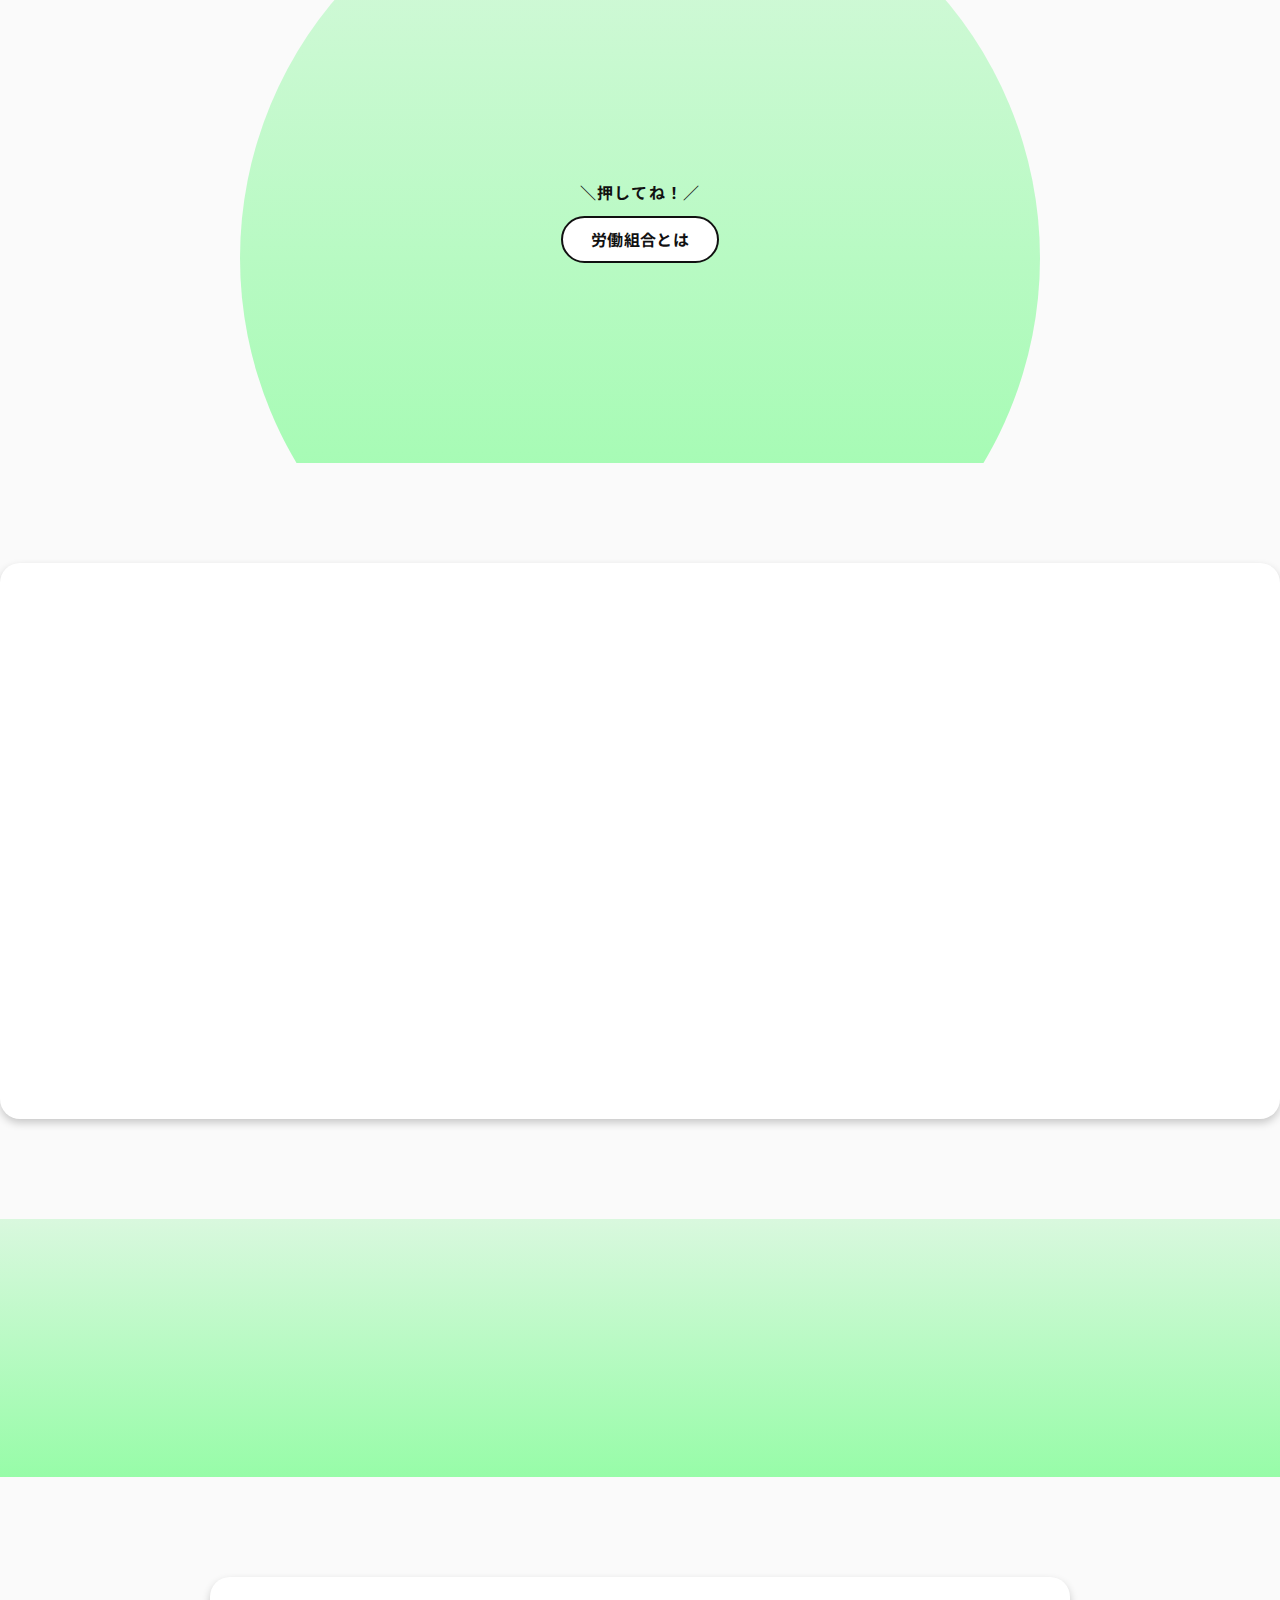
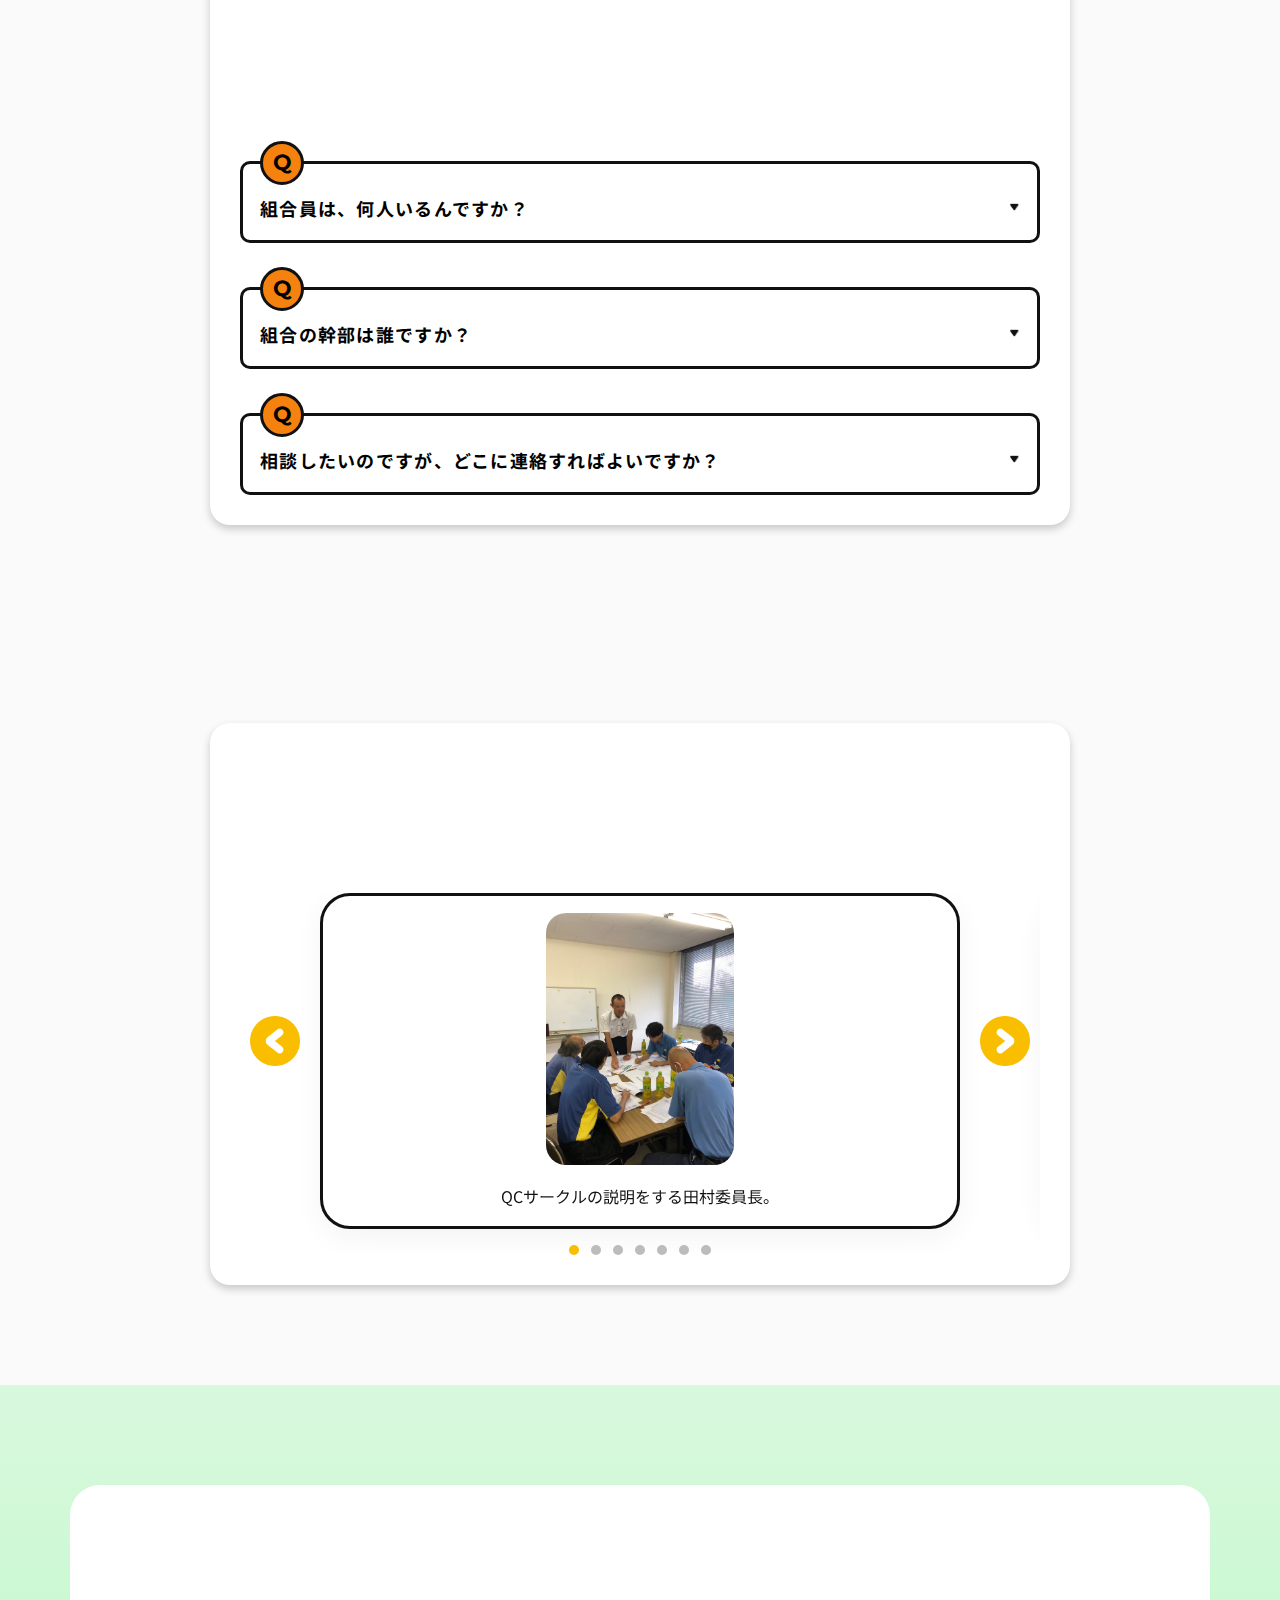
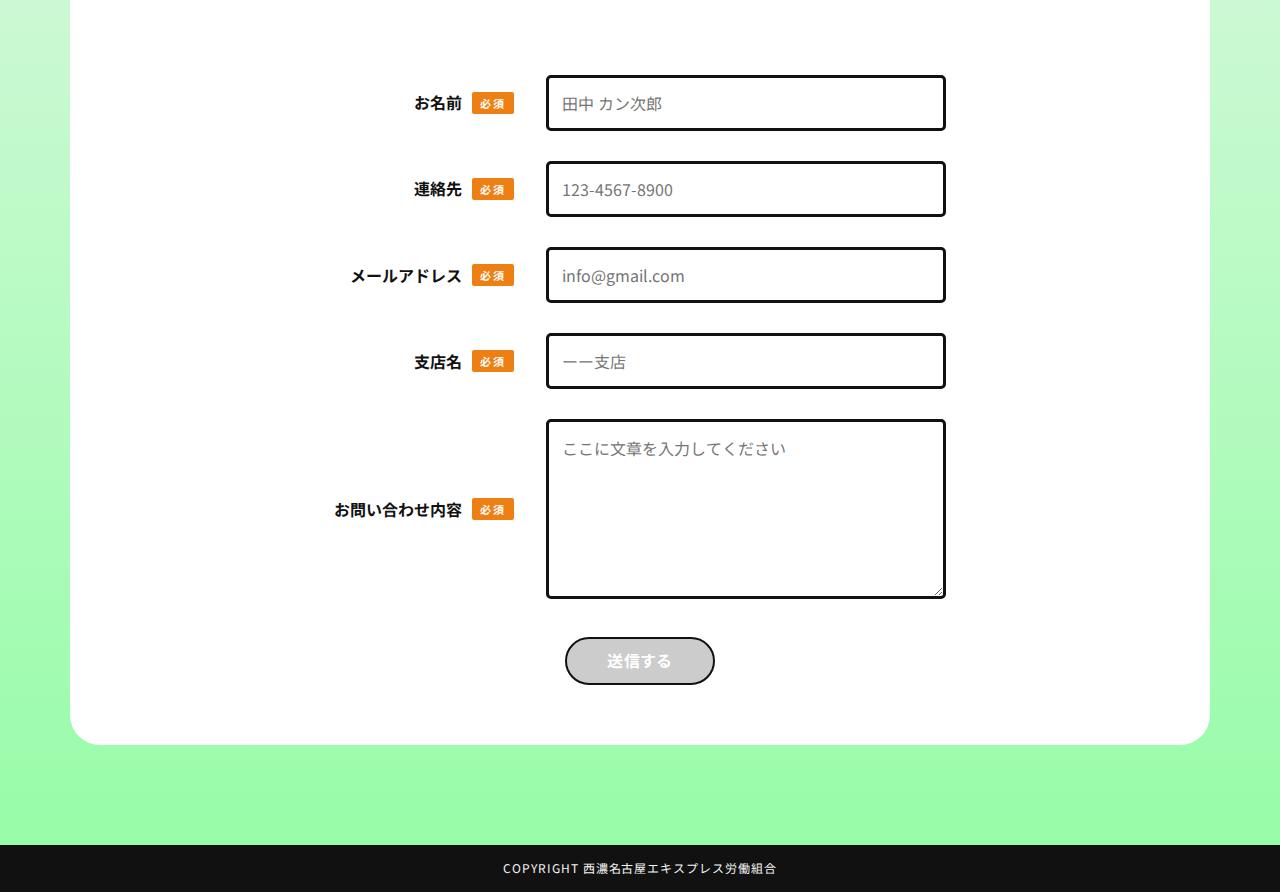
==== commit 86e024d1: "でけた" ====
--- a/index.html
+++ b/index.html
@@ -4,6 +4,7 @@
     <meta charset="UTF-8">
     <meta name="viewport" content="width=device-width, initial-scale=1.0">
     <meta name="robots" content="noindex" />
+    <link rel="apple-touch-icon" href="./img/logo.jpg">
     <link rel="shortcut icon" href="./img/logo.jpg" type="image/x-icon">
     <title>西濃名古屋エキスプレス労働組合</title>
     <link rel="preconnect" href="https://fonts.googleapis.com">
@@ -103,7 +104,7 @@
             <div class="about__content">
                 <div class="about__image  js-in-view fade-in-left"><img src="./img/logo.jpg" alt=""></div>
                 <p class="about__text"></p>
-                <div class="about__pop">＼読んでね！／</div>
+                <div class="about__pop">＼押してね！／</div>
                 <div class="about__button"><button class="button js-modal-open">労働組合とは</button></div>
             </div>
         </div>
@@ -165,7 +166,7 @@
                 <div class="qa__box qa-box js-accordion">
                     <button type="button" class="qa-box__head">
                         <span class="qa-box__head-icon">Q</span>
-                        <span class="qa-box__head-text">組合員はなんにんいるんですか？</span>
+                        <span class="qa-box__head-text">組合員は、何人いるんですか？</span>
                     </button>
                     <div class="qa-box__body">
                         <div class="qa-box__a">
@@ -219,26 +220,44 @@
                     <!-- Slides -->
                     <div class="swiper-slide gallery__slide">
                         <div class="gallery-card">
-                            <div class="gallery-card__image"><img src="./img/令和5年夏季安全講習会ー1.jpg" alt=""></div>
-                            <p class="gallery-card__text">QCサークルの説明をする委員長。</p>
-                        </div>
-                    </div>
-                    <div class="swiper-slide gallery__slide">
-                        <div class="gallery-card">
-                            <div class="gallery-card__image"><img src="./img/令和5年夏季安全講習会ー2.jpg" alt=""></div>
+                            <div class="gallery-card__image"><img src="./img/令和5年夏季安全講習会-1.jpg" alt=""></div>
+                            <p class="gallery-card__text">QCサークルの説明をする田村委員長。</p>
+                        </div>
+                    </div>
+                    <div class="swiper-slide gallery__slide">
+                        <div class="gallery-card">
+                            <div class="gallery-card__image"><img src="./img/令和5年夏季安全講習会-2.jpg" alt=""></div>
                             <p class="gallery-card__text">真剣に取り組む様子。</p>
                         </div>
                     </div>
                     <div class="swiper-slide gallery__slide">
                         <div class="gallery-card">
-                            <div class="gallery-card__image"><img src="./img/令和5年夏季安全講習会ー3.jpg" alt=""></div>
+                            <div class="gallery-card__image"><img src="./img/令和5年夏季安全講習会-3.jpg" alt=""></div>
                             <p class="gallery-card__text">カメラ目線の近藤君。</p>
                         </div>
                     </div>
                     <div class="swiper-slide gallery__slide">
                         <div class="gallery-card">
-                            <div class="gallery-card__image"><img src="./img/令和5年夏季安全講習会ー4.jpg" alt=""></div>
-                            <p class="gallery-card__text">QCサークルの発表の様子。</p>
+                            <div class="gallery-card__image"><img src="./img/令和5年夏季安全講習会-4.jpg" alt=""></div>
+                            <p class="gallery-card__text">QCサークル発表。</p>
+                        </div>
+                    </div>
+                    <div class="swiper-slide gallery__slide">
+                        <div class="gallery-card">
+                            <div class="gallery-card__image"><img src="./img/令和5年夏季安全講習会-5.jpg" alt=""></div>
+                            <p class="gallery-card__text">QCサークル発表。</p>
+                        </div>
+                    </div>
+                    <div class="swiper-slide gallery__slide">
+                        <div class="gallery-card">
+                            <div class="gallery-card__image"><img src="./img/令和5年夏季安全講習会-6.jpg" alt=""></div>
+                            <p class="gallery-card__text">QCサークル発表。</p>
+                        </div>
+                    </div>
+                    <div class="swiper-slide gallery__slide">
+                        <div class="gallery-card">
+                            <div class="gallery-card__image"><img src="./img/令和5年夏季安全講習会-7.jpg" alt=""></div>
+                            <p class="gallery-card__text">QCサークル。</p>
                         </div>
                     </div>
                     </div>
@@ -262,7 +281,7 @@
                         <div class="heading--ja">お問い合わせ</div>
                     </div>
                 </div>
-                <form class="contact__form">
+                <form id="form" class="contact__form" action="https://docs.google.com/forms/u/0/d/e/1FAIpQLSe0JDiViCo7_S9TiXICLsE4A8a7GLdxuB-Glr1PqiYqoABNUA/formResponse" method="post">
                     <div class="contact__fields">
                         <div class="contact__field">
                             <div class="form-field">
@@ -271,7 +290,18 @@
                                     <span class="form-field__tag">必須</span>
                                 </div>
                                 <div class="form-field__item">
-                                    <input class="form-text" type="text" name="" id="your-name" placeholder="田中 カン次郎">
+                                    <input class="form-text" type="text" name="entry.173694279" id="your-name" placeholder="田中 カン次郎">
+                                </div>
+                            </div>
+                        </div>
+                        <div class="contact__field">
+                            <div class="form-field">
+                                <div class="form-field__head">
+                                    <label for="your-name" class="form-field__label">連絡先</label>
+                                    <span class="form-field__tag">必須</span>
+                                </div>
+                                <div class="form-field__item">
+                                    <input type="tel" id="phone" class="form-text" name="entry.226350395" pattern="[0-9]{3}-[0-9]{4}-[0-9]{4}" placeholder="123-4567-8900">
                                 </div>
                             </div>
                         </div>
@@ -282,7 +312,7 @@
                                     <span class="form-field__tag">必須</span>
                                 </div>
                                 <div class="form-field__item">
-                                    <input class="form-text" type="email" name="" id="your-email" placeholder="info@gmail.com">
+                                    <input class="form-text" type="email" name="entry.354741850" id="your-email" placeholder="info@gmail.com">
                                 </div>
                             </div>
                         </div>
@@ -293,29 +323,7 @@
                                     <span class="form-field__tag ">必須</span>
                                 </div>
                                 <div class="form-field__item">
-                                    <select name="" id="your-age" class="form-select">
-                                        <option value="">選択してください</option>
-                                        <option value="numazu">沼津支店</option>
-                                        <option value="fuji">富士支店</option>
-                                        <option value="shizuoka">静岡支店</option>
-                                        <option value="fujieda">藤枝支店</option>
-                                        <option value="hamamatsu">浜松支店</option>
-                                        <option value="obu">大府支店</option>
-                                        <option value="okazaki">岡崎支店</option>
-                                        <option value="taketoyo">武豊支店</option>
-                                        <option value="toyokawa">豊川支店</option>
-                                        <option value="toyohashi">豊橋支店</option>
-                                        <option value="kasadera">笠寺支店</option>
-                                        <option value="nagoya-east">名古屋東支店</option>
-                                        <option value="nagoya">名古屋支店</option>
-                                        <option value="nagoya-west">名古屋西支店</option>
-                                        <option value="ozonen">大曽根支店</option>
-                                        <option value="tsushima">津島支店</option>
-                                        <option value="biwajima">枇杷島支店</option>
-                                        <option value="komaki">小牧支店</option>
-                                        <option value="ichinomiya">一宮支店</option>
-                                        <option value="yokkaichi">四日市支店</option>
-                                    </select>
+                                    <input class="form-text" type="text" name="entry.944887664" id="age" placeholder="ーー支店">
                                 </div>
                             </div>
                         </div>
@@ -326,7 +334,7 @@
                                     <span class="form-field__tag">必須</span>
                                 </div>
                                 <div class="form-field__item">
-                                    <textarea name="" id="your-message" class="form-textarea" placeholder="ここに文章を入力してください" cols="30" rows="10"></textarea>
+                                    <textarea name="entry.1782389250" id="your-message" class="form-textarea" placeholder="ここに文章を入力してください" cols="30" rows="10"></textarea>
                                 </div>
                             </div>
                         </div>
@@ -335,6 +343,9 @@
                         <button id="submit-button" type="submit" class="button" disabled>送信する</button>
                     </div>
                 </form>
+                <div class="end-message">
+                    <p>お問い合わせありがとうございました。</p>
+                </div>
             </div>
         </div>
      </section>
--- a/css/style.css
+++ b/css/style.css
@@ -1602,4 +1602,14 @@
   opacity: 1;
   -webkit-transform: translateX(0);
           transform: translateX(0);
+}
+
+.end-message {
+  text-align: center;
+  margin-top: 20px;
+  display: none;
+}
+.end-message p {
+  font-size: 20px;
+  letter-spacing: 2px;
 }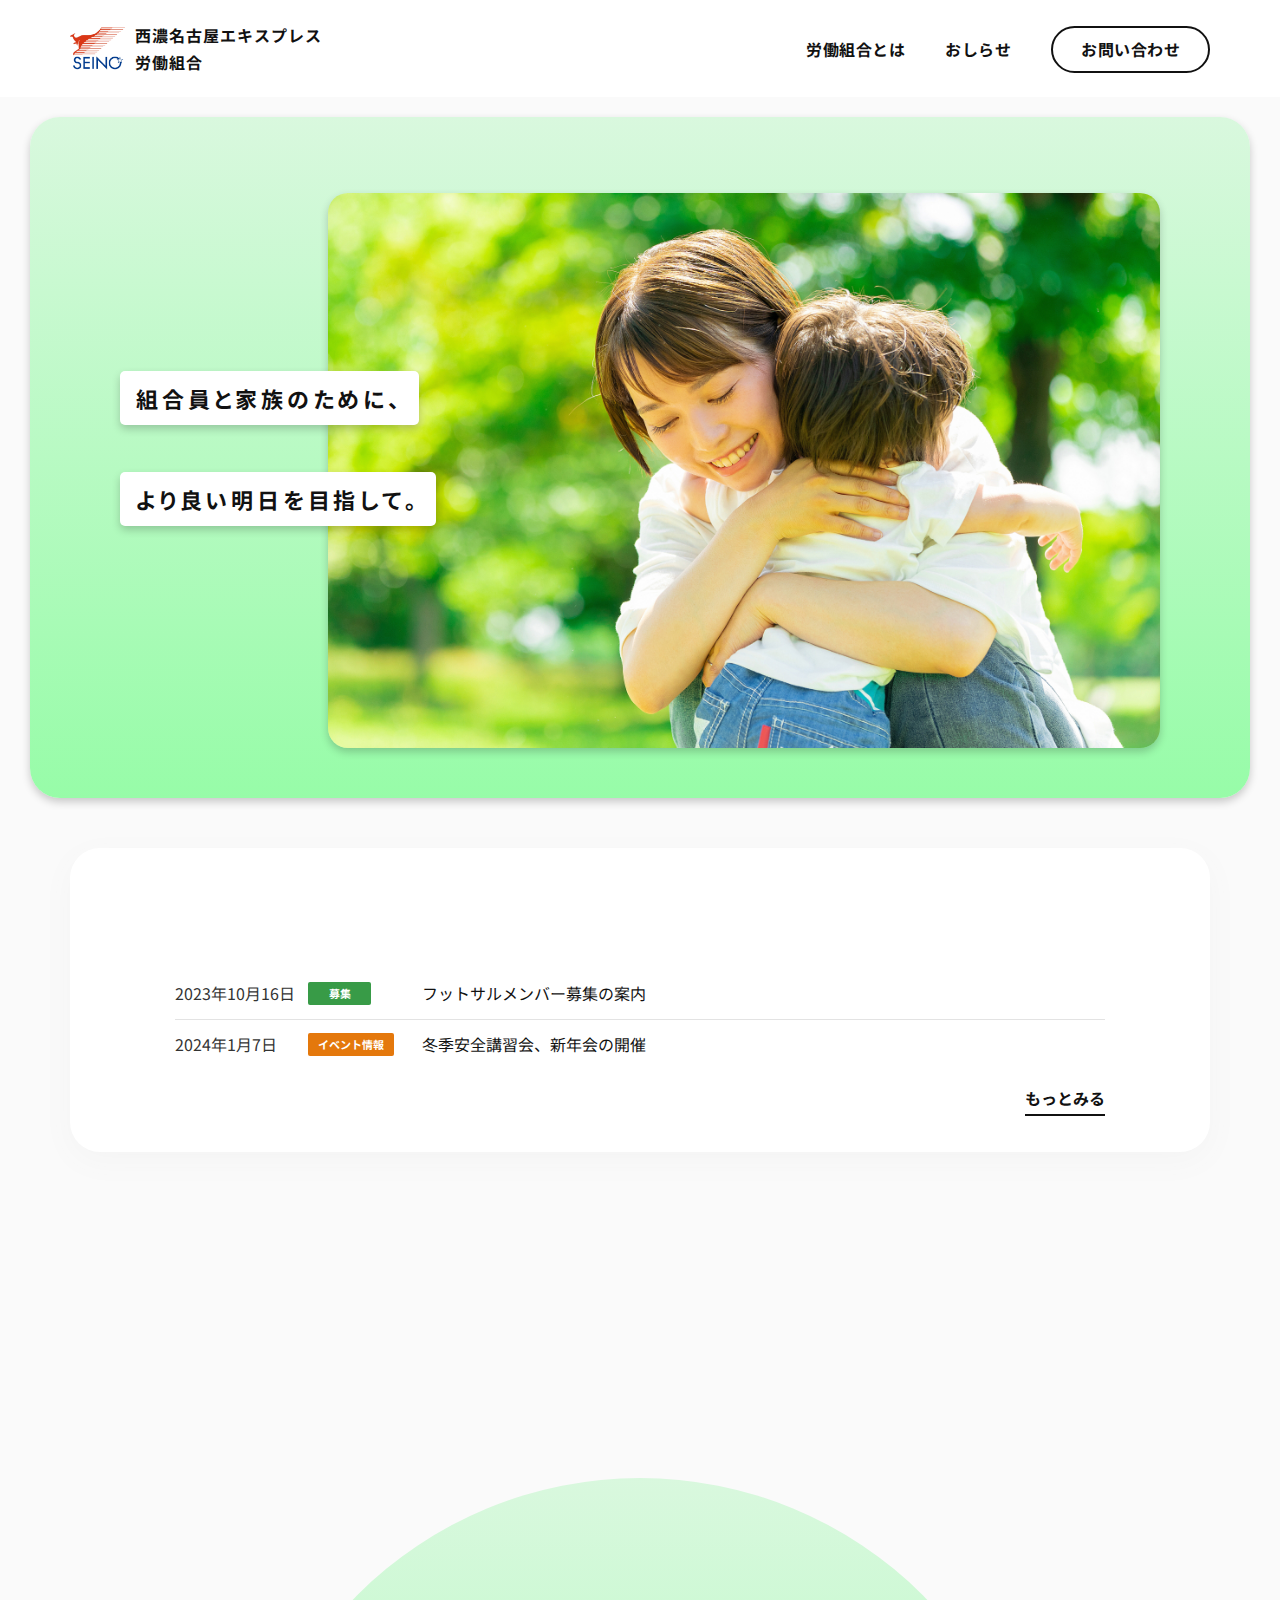
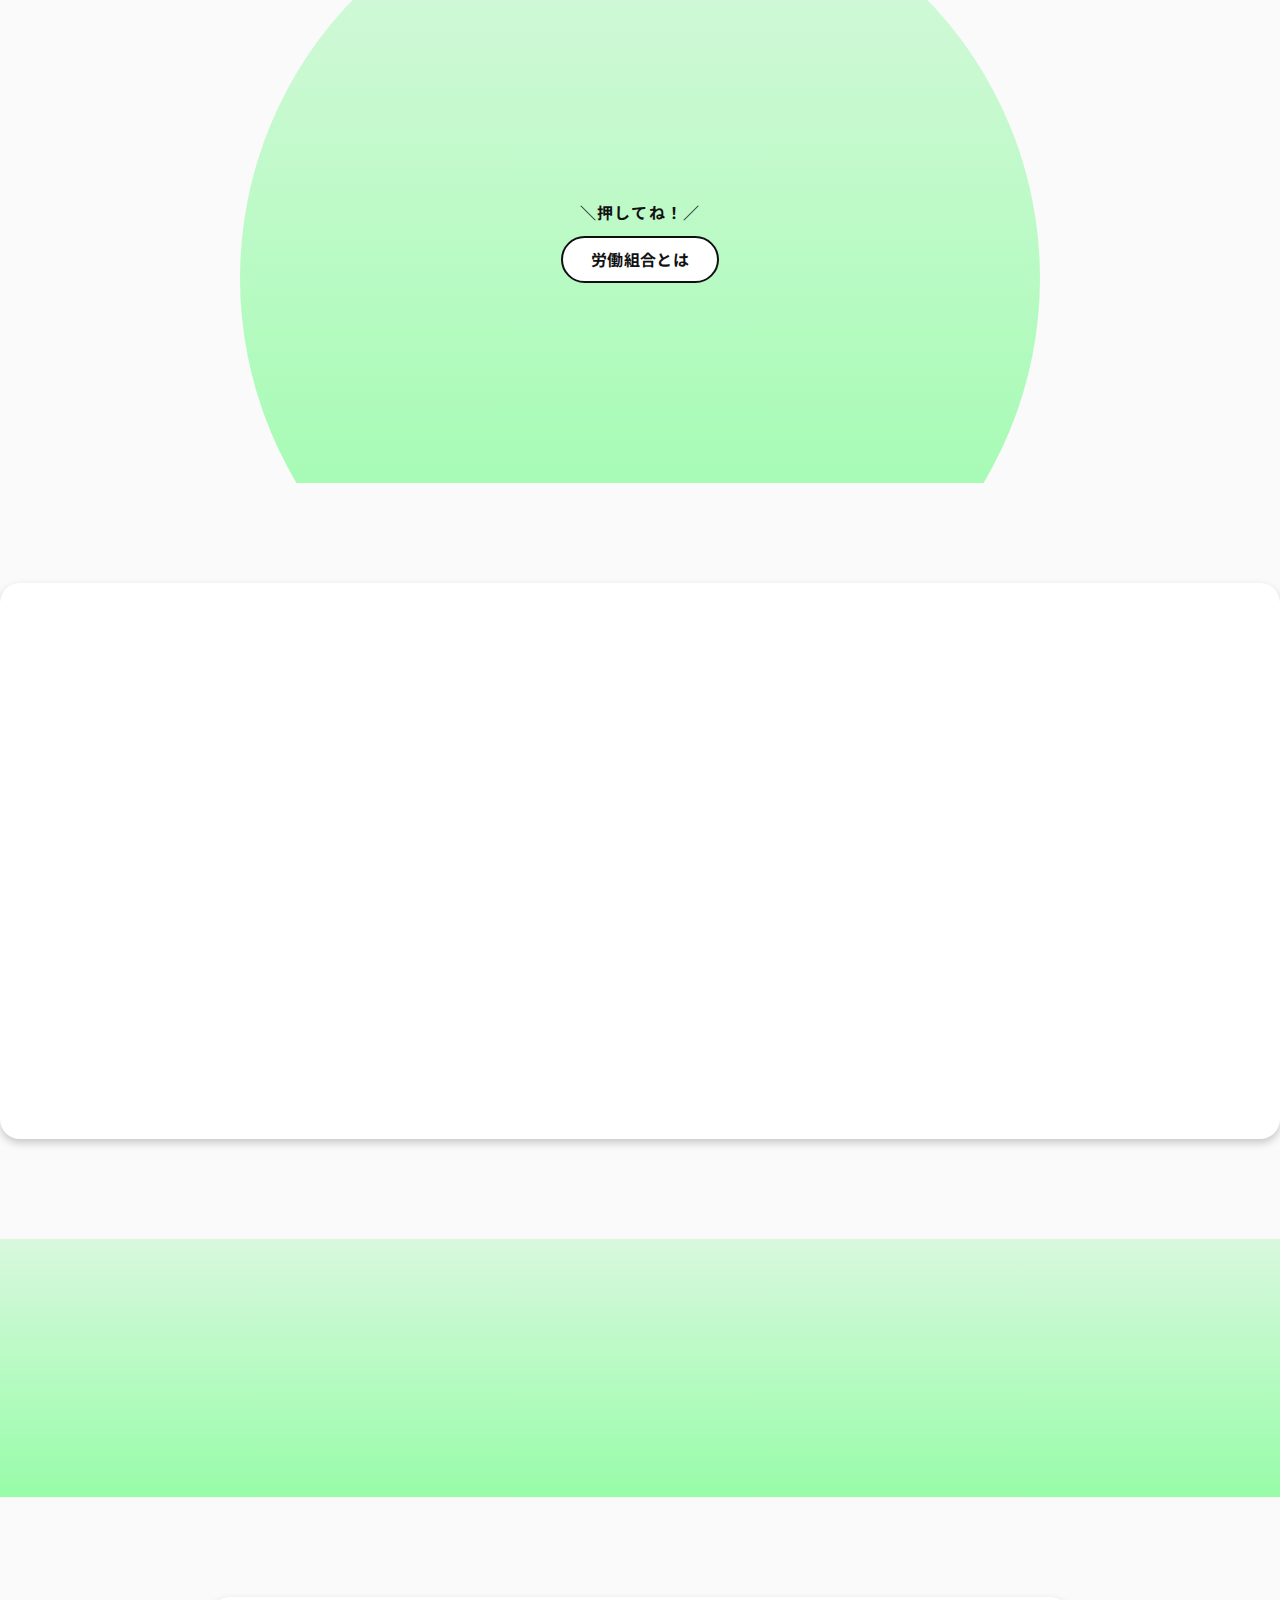
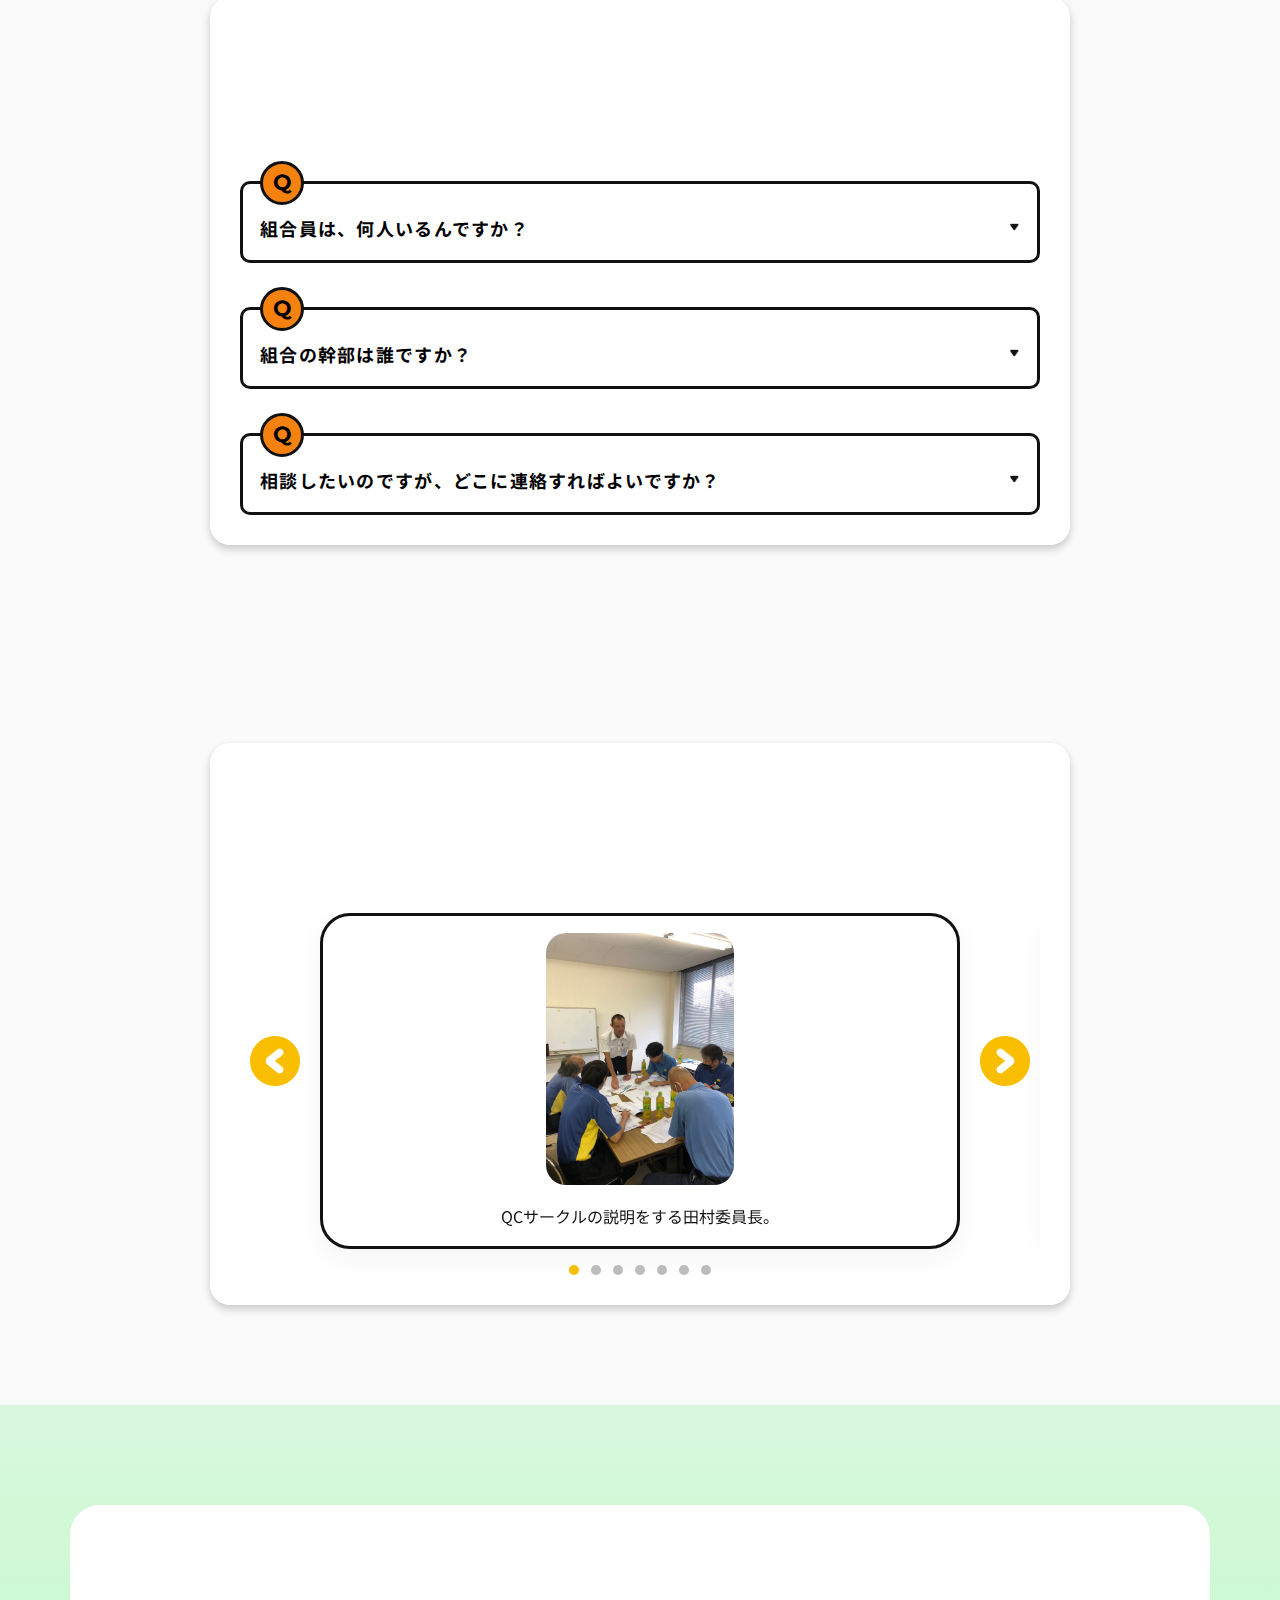
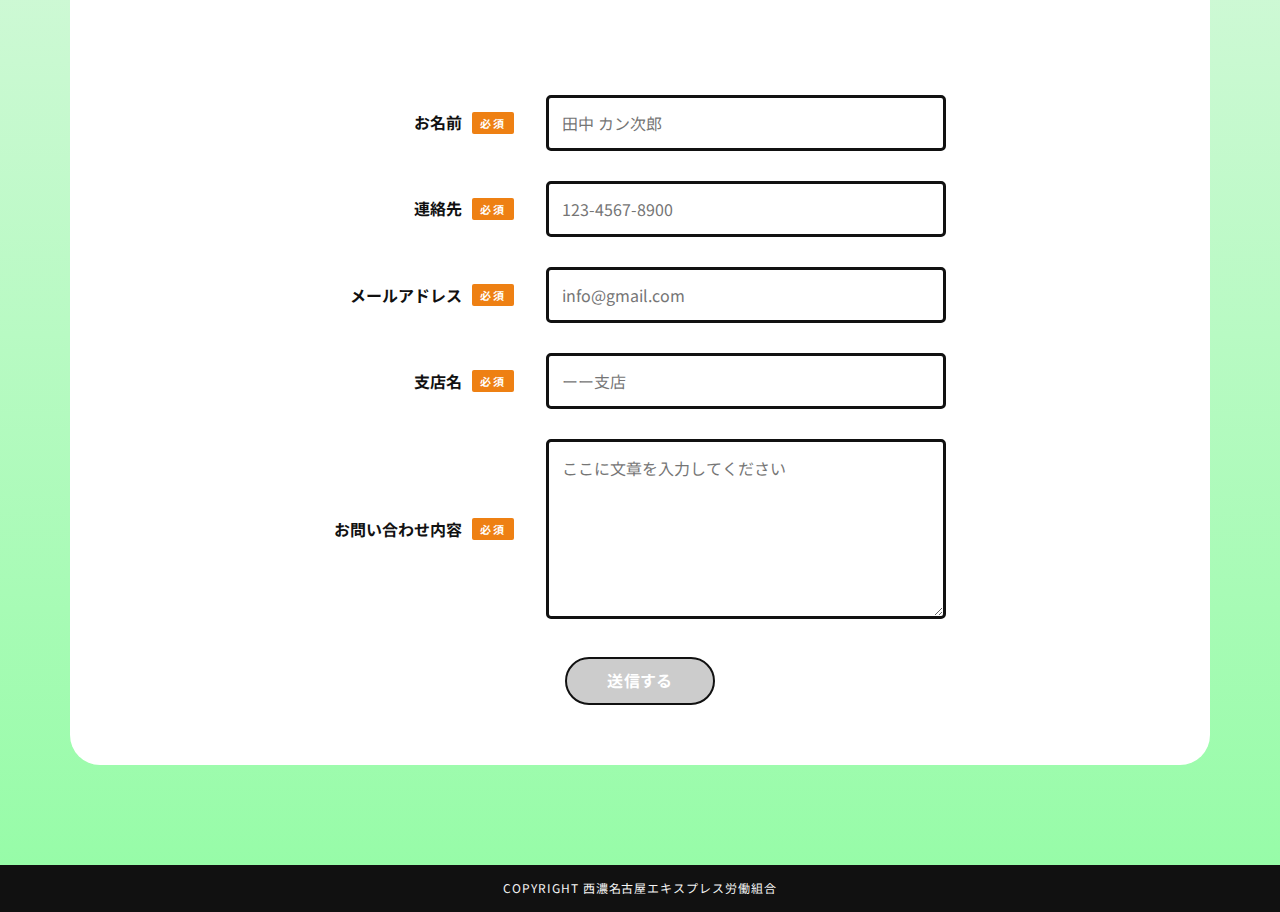
==== commit 815aeeed: "とりあえずでけた！！！" ====
--- a/index.html
+++ b/index.html
@@ -74,7 +74,7 @@
             <div class="news__card">
                 <h2 class="news__title js-in-view fade-in-up">お知らせ</h2>
                 <div class="news__lists">
-                    <a href="" class="news__list news-link">
+                    <a href="./sprot.html" class="news__list news-link">
                         <div class="news__link__meta">
                             <time class="news__link__data" datetime="2023-10-16">2023年10月16日</time>
                             <div class="news__link__label is-event">募集</div>
@@ -83,13 +83,13 @@
                     </a>
                     <a href="" class="news__list news-link">
                         <div class="news__link__meta">
-                            <time class="news__link__data" datetime="2023-1-7">2023年1月7日</time>
+                            <time class="news__link__data" datetime="2023-1-7">2024年1月7日</time>
                             <div class="news__link__label is-news">イベント情報</div>
                         </div>
                         <h3 class="news__link__title">冬季安全講習会、新年会の開催</h3>
                     </a>
                 </div>
-                <div class="news__link"><a href="">もっとみる</a></div>
+                <div class="news__link"><a href="./news.html">もっとみる</a></div>
             </div>
         </div>
      </section>
@@ -301,7 +301,7 @@
                                     <span class="form-field__tag">必須</span>
                                 </div>
                                 <div class="form-field__item">
-                                    <input type="tel" id="phone" class="form-text" name="entry.226350395" pattern="[0-9]{3}-[0-9]{4}-[0-9]{4}" placeholder="123-4567-8900">
+                                    <input type="tel" id="phone" class="form-text" name="entry.226350395" placeholder="123-4567-8900">
                                 </div>
                             </div>
                         </div>
--- a/css/style.css
+++ b/css/style.css
@@ -183,6 +183,24 @@
   }
 }
 
+.header__nav2 {
+  display: none;
+}
+@media screen and (min-width: 768px) {
+  .header__nav2 {
+    display: -webkit-box;
+    display: -ms-flexbox;
+    display: flex;
+    padding: 22px 15px;
+    -webkit-box-pack: justify;
+        -ms-flex-pack: justify;
+            justify-content: space-between;
+    -webkit-box-align: center;
+        -ms-flex-align: center;
+            align-items: center;
+  }
+}
+
 .header__link {
   font-weight: 700;
   letter-spacing: 0.48px;
@@ -227,16 +245,16 @@
   position: absolute;
 }
 .drawer-icon.is-checked .drawer-icon__bar:nth-of-type(1) {
-  -webkit-transform: rotate(30deg);
-          transform: rotate(30deg);
+  -webkit-transform: rotate(390deg);
+          transform: rotate(390deg);
   top: 10px;
 }
 .drawer-icon.is-checked .drawer-icon__bar:nth-of-type(2) {
   display: none;
 }
 .drawer-icon.is-checked .drawer-icon__bar:nth-of-type(3) {
-  -webkit-transform: rotate(-30deg);
-          transform: rotate(-30deg);
+  -webkit-transform: rotate(-390deg);
+          transform: rotate(-390deg);
   top: 10px;
 }
 
@@ -324,8 +342,11 @@
   max-width: calc(100% - 30px);
   margin-left: auto;
   margin-right: auto;
+  margin-top: 20px;
   background: -webkit-gradient(linear, left top, left bottom, from(#d9f8de), to(#97fca8));
   background: linear-gradient(180deg, #d9f8de 0%, #97fca8 100%);
+  -webkit-box-shadow: 0px 4px 8px rgba(0, 0, 0, 0.2);
+          box-shadow: 0px 4px 8px rgba(0, 0, 0, 0.2);
 }
 @media screen and (min-width: 768px) {
   .mv {
@@ -347,6 +368,11 @@
     margin-left: auto;
     margin-right: auto;
   }
+}
+
+.mv__title {
+  padding-top: 30px;
+  padding-bottom: 30px;
 }
 
 .mv__content {
@@ -1610,6 +1636,179 @@
   display: none;
 }
 .end-message p {
+  font-size: 16px;
+  letter-spacing: 0.42px;
+}
+
+.merit {
+  padding-top: 30px;
+  padding-bottom: 60px;
+}
+@media screen and (min-width: 768px) {
+  .merit {
+    padding-top: 30px;
+    padding-bottom: 98px;
+  }
+}
+
+.merit__boxes {
+  display: -webkit-box;
+  display: -ms-flexbox;
+  display: flex;
+  -webkit-box-orient: vertical;
+  -webkit-box-direction: normal;
+      -ms-flex-direction: column;
+          flex-direction: column;
+  gap: 30px;
+}
+@media screen and (min-width: 768px) {
+  .merit__boxes {
+    gap: 40px;
+  }
+}
+
+.merit-box {
+  display: block;
+  border-radius: 20px;
+  background: #FFF;
+  overflow: hidden;
+  padding: 10px 20px 24px;
+  -webkit-box-shadow: 0px 4px 8px rgba(0, 0, 0, 0.2);
+          box-shadow: 0px 4px 8px rgba(0, 0, 0, 0.2);
+}
+@media screen and (min-width: 768px) {
+  .merit-box {
+    padding: 20px 18px;
+  }
+}
+
+@media screen and (min-width: 768px) {
+  .merit-box__content {
+    display: -webkit-box;
+    display: -ms-flexbox;
+    display: flex;
+    -webkit-box-align: center;
+        -ms-flex-align: center;
+            align-items: center;
+    gap: 50px;
+    -webkit-box-orient: horizontal;
+    -webkit-box-direction: reverse;
+        -ms-flex-direction: row-reverse;
+            flex-direction: row-reverse;
+    max-width: 920px;
+    margin-left: auto;
+    margin-right: auto;
+  }
+  .is-reverse .merit-box__content {
+    -webkit-box-orient: horizontal;
+    -webkit-box-direction: normal;
+        -ms-flex-direction: row;
+            flex-direction: row;
+  }
+}
+
+.merit-box__image {
+  text-align: center;
+}
+@media screen and (min-width: 768px) {
+  .merit-box__image {
+    width: 38.0434782609%;
+  }
+}
+.merit-box__image img {
+  max-width: 100 .merit-box__image img;
+  height: auto;
+  border-radius: 20px;
+  -webkit-box-shadow: 0px 4px 8px rgba(0, 0, 0, 0.2);
+          box-shadow: 0px 4px 8px rgba(0, 0, 0, 0.2);
+}
+
+.merit-box__body {
+  margin-top: 18px;
+}
+@media screen and (min-width: 768px) {
+  .merit-box__body {
+    width: 56.5217391304%;
+    margin-top: 0;
+  }
+}
+
+.merit-box__head {
+  display: -webkit-box;
+  display: -ms-flexbox;
+  display: flex;
+  -webkit-box-orient: vertical;
+  -webkit-box-direction: normal;
+      -ms-flex-direction: column;
+          flex-direction: column;
+  gap: 14px;
+}
+@media screen and (min-width: 768px) {
+  .merit-box__head {
+    gap: 28px;
+  }
+}
+
+.merit__link__meta {
+  display: -webkit-box;
+  display: -ms-flexbox;
+  display: flex;
+  -webkit-box-align: center;
+      -ms-flex-align: center;
+          align-items: center;
+  gap: 12px;
+}
+@media screen and (min-width: 768px) {
+  .merit__link__meta {
+    width: 247px;
+    -ms-flex-negative: 0;
+        flex-shrink: 0;
+    gap: 14px;
+  }
+}
+
+.merit__link__data {
+  color: #333;
+  white-space: nowrap;
+}
+@media screen and (min-width: 768px) {
+  .merit__link__data {
+    width: 119px;
+  }
+}
+
+.merit__link__label {
+  color: #FFF;
+  font-size: 11px;
+  font-weight: 700;
+  padding: 2px 10px;
+  border-radius: 2px;
+  min-width: 63px;
+  text-align: center;
+}
+.merit__link__label.is-news {
+  background: #E4780C;
+}
+.merit__link__label.is-column {
+  background: #ECB815;
+}
+.merit__link__label.is-event {
+  background: #389B47;
+}
+
+.merit__link__title {
   font-size: 20px;
-  letter-spacing: 2px;
+  font-weight: 700;
+}
+
+.merit-box__text {
+  margin-top: 10px;
+  font-size: 14px;
+  line-height: 2;
+}
+@media screen and (min-width: 768px) {
+  .merit-box__text {
+    margin-top: 16px;
+    font-size: 15px;
+  }
 }